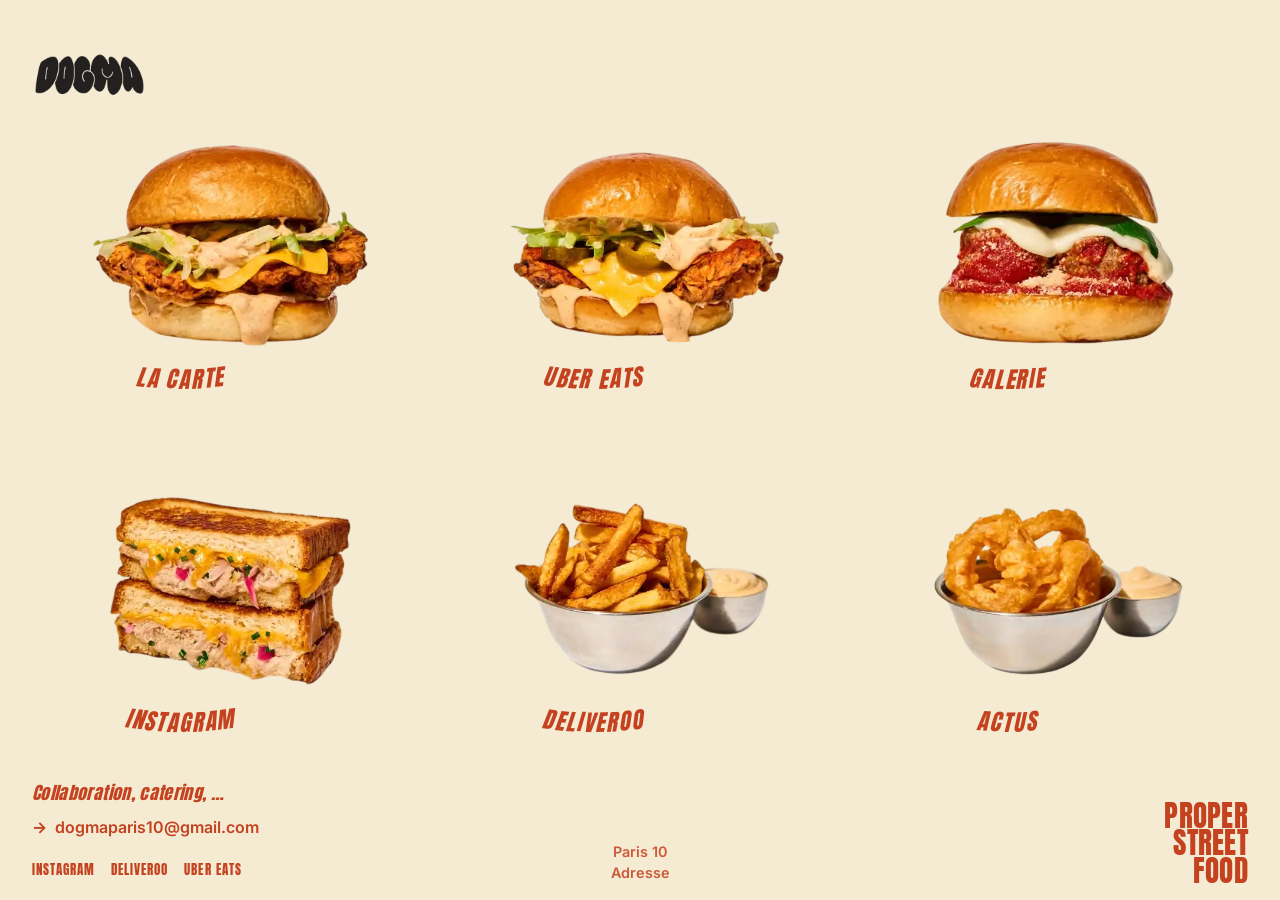
==== index.html @ 04445b04 "init : site Dogma — home 6 burgers + carte + galerie + talks + footer brand" ====
<!doctype html>
<html lang="fr">
<head>
  <meta charset="utf-8" />
  <meta name="viewport" content="width=device-width, initial-scale=1" />
  <title>DOGMA</title>
  <meta name="description" content="Dogma — burger shop. Paris 10." />

  <link rel="preconnect" href="https://fonts.googleapis.com">
  <link rel="preconnect" href="https://fonts.gstatic.com" crossorigin>
  <link href="https://fonts.googleapis.com/css2?family=Anton&family=Inter:wght@400;600;700&display=swap" rel="stylesheet">

  <link rel="stylesheet" href="style.css" />
</head>
<body class="page-home">

  <!-- Header : logo dans le flow normal (pas de position absolute) -->
  <header class="home-header">
    <a href="/" class="home-logo"><img src="assets/logo-dogma.png" alt="DOGMA" /></a>
  </header>

  <!-- HOME : 6 burgers = 6 boutons nav, avec texte courbé épousant la base du bun -->
  <main class="home-stage">
    <section class="burger-grid burger-grid--home">

      <div class="burger grow" style="--delay:0s">
        <a href="menu.html" aria-label="La Carte">
          <img src="assets/menu/CHICK_MAC.png" alt="" />
          <svg class="burger-curve" viewBox="0 0 320 60" aria-hidden="true">
            <defs><path id="curve-0" d="M 20 10 Q 160 58 300 10" fill="none" /></defs>
            <text><textPath href="#curve-0" startOffset="50%" text-anchor="middle">LA CARTE</textPath></text>
          </svg>
        </a>
      </div>

      <div class="burger grow" style="--delay:0.8s">
        <a href="https://www.ubereats.com/fr/store/dogma-poulet-frit-&-burgers/hNxqQMx5V-ivfFukdBY9_g" target="_blank" rel="noopener" aria-label="Uber Eats">
          <img src="assets/menu/HOT_MAC.png" alt="" />
          <svg class="burger-curve" viewBox="0 0 320 60" aria-hidden="true">
            <defs><path id="curve-1" d="M 20 10 Q 160 58 300 10" fill="none" /></defs>
            <text><textPath href="#curve-1" startOffset="50%" text-anchor="middle">UBER EATS</textPath></text>
          </svg>
        </a>
      </div>

      <div class="burger grow" style="--delay:1.6s">
        <a href="galerie.html" aria-label="Galerie">
          <img src="assets/menu/SOPRANO_MEATBALL_BURGER.png" alt="" />
          <svg class="burger-curve" viewBox="0 0 320 60" aria-hidden="true">
            <defs><path id="curve-2" d="M 20 10 Q 160 58 300 10" fill="none" /></defs>
            <text><textPath href="#curve-2" startOffset="50%" text-anchor="middle">GALERIE</textPath></text>
          </svg>
        </a>
      </div>

      <div class="burger grow" style="--delay:2.4s">
        <a href="https://instagram.com/dogma_paris" target="_blank" rel="noopener" aria-label="Instagram">
          <img src="assets/menu/TUNA_MELT.png" alt="" />
          <svg class="burger-curve" viewBox="0 0 320 60" aria-hidden="true">
            <defs><path id="curve-3" d="M 20 10 Q 160 58 300 10" fill="none" /></defs>
            <text><textPath href="#curve-3" startOffset="50%" text-anchor="middle">INSTAGRAM</textPath></text>
          </svg>
        </a>
      </div>

      <div class="burger grow" style="--delay:3.2s">
        <a href="https://deliveroo.fr/fr/menu/paris/10eme-gare-du-nord/dogma-paris" target="_blank" rel="noopener" aria-label="Deliveroo">
          <img src="assets/menu/FRITES_MAISON.png" alt="" />
          <svg class="burger-curve" viewBox="0 0 320 60" aria-hidden="true">
            <defs><path id="curve-4" d="M 20 10 Q 160 58 300 10" fill="none" /></defs>
            <text><textPath href="#curve-4" startOffset="50%" text-anchor="middle">DELIVEROO</textPath></text>
          </svg>
        </a>
      </div>

      <div class="burger grow" style="--delay:4s">
        <a href="talks.html" aria-label="Actus">
          <img src="assets/menu/ONION_RINGS.png" alt="" />
          <svg class="burger-curve" viewBox="0 0 320 60" aria-hidden="true">
            <defs><path id="curve-5" d="M 20 10 Q 160 58 300 10" fill="none" /></defs>
            <text><textPath href="#curve-5" startOffset="50%" text-anchor="middle">ACTUS</textPath></text>
          </svg>
        </a>
      </div>

    </section>
  </main>

  <!-- ============ FOOTER BANNER style Nouvelle Garde ============ -->
  <footer class="site-footer">
    <div class="site-footer-inner">

      <!-- Col 1 : contact général + socials -->
      <div class="site-footer-col">
        <p class="site-footer-tag">Collaboration, catering, …</p>
        <a href="mailto:dogmaparis10@gmail.com" class="site-footer-link site-footer-link--arrow">
          <span class="arrow">→</span> dogmaparis10@gmail.com
        </a>
        <div class="site-footer-socials">
          <a href="https://instagram.com/dogma_paris" target="_blank" rel="noopener">Instagram</a>
          <a href="https://deliveroo.fr/fr/menu/paris/10eme-gare-du-nord/dogma-paris" target="_blank" rel="noopener">Deliveroo</a>
          <a href="https://www.ubereats.com/fr/store/dogma-poulet-frit-&-burgers/hNxqQMx5V-ivfFukdBY9_g" target="_blank" rel="noopener">Uber&nbsp;Eats</a>
        </div>
      </div>

      <!-- Col 2 : lieu (logo retiré sur la home — déjà en haut-gauche) -->
      <div class="site-footer-col site-footer-col--center">
        <p class="site-footer-place">Paris 10<br/>Adresse</p>
      </div>

      <!-- Col 3 : contact presse -->
      <div class="site-footer-col site-footer-col--right">
        <p class="site-footer-motto">PROPER<br/>STREET<br/>FOOD</p>
      </div>

    </div>
  </footer>

</body>
</html>
---- style.css ----
/* ============================================================
   DOGMA — Stylesheet partagé (home + menu + galerie + presse + talks + commander)
   Inspiration : home Nouvelle Garde (lanouvellegarde.com)
   ============================================================ */

:root {
  --dogma-noir: #0F0F0F;
  --dogma-creme: #F5EAD2;
  --dogma-terracotta: #C4421F;        /* rouge brand, pour BRAND/HEADER/FOOTER */
  --dogma-terracotta-soft: #D67A5E;   /* version plus pastel — pour le menu (titres de section, prix, desc) */
  --dogma-terracotta-pale: #E5A68D;   /* encore plus doux — hovers, accents, borders */
  --dogma-orange: #FF9737;
  --dogma-rouge-ketchup: #C71F2C;
  --dogma-doré: #E8B847;

  --color-bg: var(--dogma-creme);
  --color-text: var(--dogma-noir);
  --color-primary: var(--dogma-terracotta);
  --color-menu: var(--dogma-terracotta-soft);   /* palette spécifique menu */

  --font-display: 'Anton', 'Impact', sans-serif;
  --font-body: 'Inter', system-ui, sans-serif;
  --font-mono: 'Space Mono', monospace;

  --container-max: 1440px;
  --gap-block: 24px;
}

/* Reset */
*, *::before, *::after { box-sizing: border-box; }
html, body { margin: 0; padding: 0; }
body {
  font-family: var(--font-body);
  background: var(--color-bg);
  color: var(--color-text);
  line-height: 1.5;
  -webkit-font-smoothing: antialiased;
}
img { max-width: 100%; display: block; }
a { color: inherit; text-decoration: none; }

/* ============ HEADERS ============ */
.sub-header {
  padding: 1.5rem 2rem;
  max-width: var(--container-max);
  margin: 0 auto;
  display: flex;
  align-items: center;
  gap: 1.5rem 2rem;
  justify-content: space-between;
  flex-wrap: wrap;   /* si pas assez de place, nav wrap en-dessous du logo */
}
.brand {
  display: inline-flex;
  align-items: center;
  flex-shrink: 0;  /* logo ne se comprime jamais */
}
.brand-logo {
  height: clamp(60px, 7vw, 96px);  /* agrandi : 60→96px */
  width: auto;
  object-fit: contain;
  display: block;
}
.sub-nav { flex-wrap: wrap; }  /* nav wrap si besoin au lieu de déborder */

/* Logo footer — version standard (sub-pages) */
.site-footer-brand-logo {
  height: clamp(64px, 7vw, 96px);
  width: auto;
  object-fit: contain;
  display: block;
}
/* Home : logo top retiré, donc logo footer en version BIG (prend le rôle visuel du brand) */
.page-home .site-footer-brand-logo {
  height: clamp(140px, 16vw, 220px);
}

.sub-nav {
  display: flex;
  flex-wrap: wrap;
  gap: 1.25rem;
  font-family: var(--font-display);
  font-size: 0.95rem;
  letter-spacing: 0.1em;
  text-transform: uppercase;
}
.sub-nav a {
  color: var(--color-text);
  opacity: 0.65;
  padding: 0.25rem 0;
  border-bottom: 1px solid transparent;
  transition: all 0.2s ease;
}
.sub-nav a:hover, .sub-nav a.active {
  color: var(--color-primary);
  opacity: 1;
  border-bottom-color: var(--color-primary);
}

/* ============ HOME : desktop = 100vh, mobile = scrollable naturel ============ */
.page-home {
  min-height: 100vh;
  display: flex;
  flex-direction: column;
  padding: 0;
}
.page-home .home-stage {
  flex: 1;
  display: flex;
  align-items: center;
  justify-content: center;
  padding: 0 2rem 2rem;
  min-height: 0;
}
.page-home .burger-grid--home .burger img { max-height: min(30vh, 260px); }

/* Desktop uniquement : on fixe 100vh pour que tout tienne dans le viewport */
@media (min-width: 1025px) and (min-height: 700px) {
  .page-home { height: 100vh; overflow: hidden; }
}

/* Header home — logo dans le flow, pas en absolute */
.home-header {
  flex-shrink: 0;
  padding: 1.25rem 2rem 0;
  display: flex;
  align-items: center;
}
.home-logo { display: inline-block; }
.home-logo img {
  height: clamp(80px, 9vw, 140px);
  width: auto;
  display: block;
}
@media (max-width: 640px) {
  .home-header { padding: 1rem 1rem 0; }
  .home-logo img { height: 64px; }
}

.home-stage {
  padding: 2rem;
  max-width: var(--container-max);
  margin: 0 auto;
  width: 100%;
}

.burger-grid--home {
  display: grid;
  grid-template-columns: repeat(3, 1fr);
  gap: 2rem 2.5rem;
  max-width: 1200px;
  width: 100%;
  margin: 0 auto;
  align-items: center;
}

/* Burger element (commun home + menu) */
.burger {
  position: relative;
  transform: translateY(0);
  animation: float 6s ease-in-out infinite;
  animation-delay: var(--delay, 0s);
  display: flex;
  flex-direction: column;
  align-items: center;
}
.burger > a,
.burger {
  /* le lien ou le div direct porte le contenu empilé */
}
.burger a {
  display: flex;
  flex-direction: column;
  align-items: center;
  gap: 0.25rem;
  width: 100%;
}
.burger img {
  width: 100%;
  height: auto;
  max-height: 260px;
  object-fit: contain;
}

@keyframes float {
  0%, 100% { transform: translateY(0); }
  50%      { transform: translateY(-20px); }
}

.grow a {
  display: block;
  transition: transform 0.25s ease-in-out;
}
.grow a:hover { transform: scale(1.06); }

/* Texte courbé sous chaque burger (SVG textPath) */
.burger-curve {
  width: 100%;
  max-width: 280px;
  height: auto;
  margin-top: -8px;
  pointer-events: none;
  overflow: visible;
}
.burger-curve text {
  font-family: var(--font-display);
  font-style: italic;
  font-size: 26px;
  fill: var(--color-primary);
  letter-spacing: 0.08em;
  text-transform: uppercase;
  transition: fill 0.2s ease;
}
.burger a:hover .burger-curve text,
.burger:hover .burger-curve text { fill: var(--dogma-rouge-ketchup); }

/* ============ SUB PAGES (menu / galerie / presse / talks / commander) ============ */
.sub-page {
  max-width: var(--container-max);
  margin: 0 auto;
  padding: 2rem 2rem 5rem;
}
.sub-page-title {
  font-family: var(--font-display);
  font-style: italic;
  font-size: clamp(3rem, 6vw, 5rem);
  color: var(--color-primary);
  letter-spacing: -0.01em;
  margin: 1rem 0 0.5rem;
}
.sub-page-intro {
  font-size: 1.1rem;
  max-width: 640px;
  opacity: 0.8;
  margin: 0 0 3rem;
}
.sub-page-footnote {
  margin: 3rem auto 0;
  font-size: 0.85rem;
  opacity: 0.5;
  text-align: center;
  font-style: italic;
}
.sub-page-footnote a { color: var(--color-primary); font-weight: 600; }

/* ============ MENU page (palette pastel : rouge plus doux) ============ */
.menu-section { margin-bottom: 4rem; }
.menu-section-title {
  font-family: var(--font-display);
  font-style: italic;
  font-size: clamp(2.5rem, 4.5vw, 3.5rem);
  color: var(--color-menu);
  margin: 0 0 2.5rem;
  letter-spacing: -0.01em;
}

/* Sur la page menu uniquement, le texte courbé des plats est en pastel */
.page-menu .burger-curve text { fill: var(--color-menu); }
.page-menu .burger a:hover .burger-curve text,
.page-menu .burger:hover .burger-curve text { fill: var(--color-primary); }

.burger-grid--menu {
  display: grid;
  grid-template-columns: repeat(3, 1fr);
  gap: 3rem 2.5rem;
  margin-bottom: 2rem;
}
.burger-grid--menu .burger {
  align-items: center;
  text-align: center;
}
.burger-grid--menu .burger img { max-height: 220px; }

.item-desc {
  font-size: 0.92rem;
  opacity: 0.75;
  line-height: 1.5;
  margin: 0.25rem 0 0.5rem;
  max-width: 280px;
  text-align: center;
}
.item-price {
  font-family: var(--font-mono);
  font-size: 1.05rem;
  font-weight: 700;
  color: var(--color-menu);
  margin: 0;
}

/* Items texte seul (OG, El Diablo, Menus, Tenders) */
.text-item-grid {
  display: grid;
  grid-template-columns: repeat(3, 1fr);
  gap: 1.5rem;
  margin-top: 1rem;
}
.text-item {
  padding: 1.5rem 1.5rem 1.25rem;
  background: rgba(15, 15, 15, 0.04);
  border-left: 4px solid var(--color-menu);
  border-radius: 8px;
}
.text-item-name {
  font-family: var(--font-display);
  font-size: 1.6rem;
  letter-spacing: 0.02em;
  margin: 0 0 0.5rem;
  color: var(--color-text);
}
.text-item-desc {
  font-size: 0.92rem;
  opacity: 0.75;
  margin: 0 0 0.75rem;
}

.drinks-list {
  display: grid;
  grid-template-columns: repeat(2, 1fr);
  gap: 0.5rem 2rem;
  max-width: 800px;
}
.drink {
  display: flex;
  justify-content: space-between;
  align-items: baseline;
  padding: 0.75rem 0;
  border-bottom: 1px dashed rgba(15, 15, 15, 0.2);
  font-size: 1rem;
}

/* ============ GALERIE page ============ */
.photo-grid {
  columns: 3 280px;
  column-gap: 1rem;
}
.photo-grid img {
  width: 100%;
  margin: 0 0 1rem;
  break-inside: avoid;
  border-radius: 4px;
  transition: transform 0.3s ease;
}
.photo-grid img:hover {
  transform: scale(1.02);
}

/* ============ PRESSE — cards horizontales (photo à gauche, nom média en grand) ============ */
.press-list {
  display: flex;
  flex-direction: column;
  gap: 1.5rem;
}

.press-card {
  display: grid;
  grid-template-columns: 260px 1fr;
  gap: 2rem;
  padding: 1.25rem;
  background: rgba(15, 15, 15, 0.03);
  border: 1px solid transparent;
  border-radius: 14px;
  transition: all 0.3s ease;
  align-items: stretch;
}
.press-card:hover {
  background: rgba(196, 66, 31, 0.06);
  border-color: var(--dogma-terracotta-pale);
  transform: translateY(-2px);
  box-shadow: 0 6px 20px -10px rgba(196, 66, 31, 0.25);
}

.press-card-img {
  width: 100%;
  height: 180px;
  overflow: hidden;
  border-radius: 8px;
  background: var(--dogma-creme);
}
.press-card-img img {
  width: 100%;
  height: 100%;
  object-fit: cover;
  transition: transform 0.4s ease;
}
.press-card:hover .press-card-img img { transform: scale(1.06); }

.press-card-body {
  display: flex;
  flex-direction: column;
  justify-content: center;
  padding: 0.5rem 0;
}
.press-card-source {
  display: block;
  font-family: var(--font-display);
  font-style: italic;
  font-size: clamp(1.8rem, 3.5vw, 2.8rem);
  line-height: 1;
  color: var(--color-primary);
  letter-spacing: 0.02em;
  margin-bottom: 0.5rem;
}
.press-card-title {
  font-family: var(--font-body);
  font-weight: 700;
  font-size: 1.1rem;
  color: var(--color-text);
  margin: 0 0 0.5rem;
  line-height: 1.25;
  opacity: 0.9;
}
.press-card-excerpt {
  font-size: 0.92rem;
  line-height: 1.5;
  opacity: 0.7;
  margin: 0 0 0.75rem;
  max-width: 680px;
}
.press-card-arrow {
  display: inline-block;
  font-family: var(--font-display);
  font-size: 0.8rem;
  letter-spacing: 0.12em;
  text-transform: uppercase;
  color: var(--color-primary);
  transition: transform 0.2s ease;
}
.press-card:hover .press-card-arrow { transform: translateX(4px); }

@media (max-width: 700px) {
  .press-card {
    grid-template-columns: 1fr;
    gap: 1rem;
  }
  .press-card-img { height: 200px; }
}

/* ============ RÉSERVATION ============ */
.resa-form {
  max-width: 680px;
  margin: 0 auto;
  padding: 2.25rem 2rem;
  background: rgba(15, 15, 15, 0.03);
  border-radius: 16px;
  display: flex;
  flex-direction: column;
  gap: 1.25rem;
}
.resa-row {
  display: grid;
  grid-template-columns: repeat(auto-fit, minmax(160px, 1fr));
  gap: 1rem;
}
.resa-field { display: flex; flex-direction: column; gap: 0.35rem; }
.resa-field--full { width: 100%; }
.resa-label {
  font-family: var(--font-display);
  font-size: 0.78rem;
  letter-spacing: 0.12em;
  text-transform: uppercase;
  color: var(--color-primary);
}
.resa-field input,
.resa-field select,
.resa-field textarea {
  font-family: var(--font-body);
  font-size: 1rem;
  padding: 0.75rem 0.9rem;
  background: var(--color-bg);
  border: 1px solid rgba(15, 15, 15, 0.15);
  border-radius: 8px;
  color: var(--color-text);
  transition: border-color 0.15s, box-shadow 0.15s;
}
.resa-field input:focus,
.resa-field select:focus,
.resa-field textarea:focus {
  outline: none;
  border-color: var(--color-primary);
  box-shadow: 0 0 0 3px rgba(196, 66, 31, 0.15);
}
.resa-field textarea { resize: vertical; min-height: 80px; }

.resa-consent {
  display: flex;
  align-items: flex-start;
  gap: 0.6rem;
  font-size: 0.88rem;
  line-height: 1.45;
  opacity: 0.85;
  margin-top: 0.25rem;
}
.resa-consent input { accent-color: var(--color-primary); margin-top: 0.2rem; }

.resa-submit {
  align-self: flex-start;
  padding: 0.9rem 2rem;
  background: var(--color-primary);
  color: var(--dogma-creme);
  border: none;
  border-radius: 10px;
  font-family: var(--font-display);
  font-size: 1.1rem;
  letter-spacing: 0.08em;
  text-transform: uppercase;
  cursor: pointer;
  transition: all 0.2s ease;
  display: inline-flex;
  align-items: center;
  gap: 0.5rem;
}
.resa-submit .arrow { transition: transform 0.2s ease; font-weight: 700; }
.resa-submit:hover { background: var(--dogma-rouge-ketchup); }
.resa-submit:hover .arrow { transform: translateX(4px); }

.resa-note {
  font-size: 0.82rem;
  opacity: 0.65;
  margin: 0;
  line-height: 1.5;
}
.resa-note a { color: var(--color-primary); font-weight: 600; }

/* Titre de section sur la page Actus (Presse / Lectures) */
.talks-section-title {
  font-family: var(--font-display);
  font-style: italic;
  font-size: clamp(2rem, 4vw, 2.75rem);
  color: var(--color-primary);
  margin: 1rem 0 1.5rem;
  letter-spacing: -0.01em;
}

/* ============ TALKS page — articles GEO ============ */
.talks-articles {
  display: flex;
  flex-direction: column;
  gap: 3.5rem;
  max-width: 780px;
  margin: 0 auto;
}
.talk {
  background: rgba(15, 15, 15, 0.03);
  border-radius: 14px;
  padding: 2.5rem 2.25rem;
  border-left: 4px solid var(--color-primary);
}
.talk-header { margin-bottom: 1.75rem; }
.talk-kicker {
  display: inline-block;
  font-family: var(--font-display);
  font-size: 0.78rem;
  letter-spacing: 0.14em;
  text-transform: uppercase;
  color: var(--color-primary);
  margin-bottom: 0.75rem;
}
.talk-title {
  font-family: var(--font-display);
  font-style: italic;
  font-size: clamp(1.8rem, 3vw, 2.4rem);
  line-height: 1.1;
  color: var(--color-text);
  margin: 0 0 0.75rem;
  letter-spacing: -0.005em;
}
.talk-lead {
  font-size: 1.05rem;
  line-height: 1.55;
  color: var(--color-text);
  opacity: 0.85;
  margin: 0;
}
.talk-body h3 {
  font-family: var(--font-display);
  font-style: italic;
  font-size: 1.4rem;
  color: var(--color-menu);
  margin: 1.75rem 0 0.5rem;
  letter-spacing: 0.01em;
}
.talk-body p, .talk-body li {
  font-size: 0.98rem;
  line-height: 1.65;
  color: var(--color-text);
  opacity: 0.88;
}
.talk-body ul, .talk-body ol { padding-left: 1.25rem; margin: 0.5rem 0 1rem; }
.talk-body li { margin-bottom: 0.4rem; }
.talk-body strong { color: var(--color-primary); }
.talk-body a {
  color: var(--color-primary);
  font-weight: 600;
  border-bottom: 1px solid transparent;
  transition: border-color 0.15s;
}
.talk-body a:hover { border-bottom-color: var(--color-primary); }
.talk-body blockquote {
  border-left: 3px solid var(--color-menu);
  padding: 0.5rem 0 0.5rem 1.25rem;
  margin: 1rem 0;
  font-style: italic;
  color: var(--color-text);
  opacity: 0.9;
}
.talk-cite {
  margin-top: 1.5rem !important;
  font-size: 0.85rem !important;
  opacity: 0.65 !important;
  font-style: italic;
}

/* ============ COMMANDER page ============ */
.order-options {
  display: grid;
  grid-template-columns: repeat(3, 1fr);
  gap: 1.5rem;
}
.order-card {
  display: flex;
  flex-direction: column;
  align-items: center;
  justify-content: center;
  padding: 3rem 1.5rem;
  background: var(--color-primary);
  color: var(--dogma-creme);
  border-radius: 12px;
  transition: all 0.25s ease;
  text-align: center;
  min-height: 200px;
}
.order-card:hover {
  background: var(--dogma-rouge-ketchup);
  transform: translateY(-3px);
}
.order-platform {
  font-family: var(--font-display);
  font-size: 2.2rem;
  letter-spacing: 0.02em;
  margin-bottom: 1rem;
}
.order-cta {
  font-family: var(--font-display);
  font-size: 1.1rem;
  letter-spacing: 0.08em;
  text-transform: uppercase;
  margin-bottom: 0.5rem;
}
.order-note {
  font-size: 0.85rem;
  opacity: 0.85;
}

/* ============ FOOTER BANNER ============ */
.site-footer {
  background: var(--color-bg);
  padding: 3rem 2rem;
  margin-top: 3rem;
}
/* Home : footer compact pour que tout tienne dans 100vh */
.page-home .site-footer {
  padding: 1rem 2rem;
  margin-top: 0;
  flex-shrink: 0;
}
.page-home .site-footer-inner { gap: 2rem; }
.page-home .site-footer-tag { font-size: 1.1rem; margin: 0; }
.page-home .site-footer-socials { margin-top: 0.5rem; font-size: 0.8rem; }
.page-home .site-footer-place { font-size: 0.9rem; }
.site-footer-inner {
  max-width: var(--container-max);
  margin: 0 auto;
  display: grid;
  grid-template-columns: 1fr 1fr 1fr;
  gap: 3rem;
  align-items: end;  /* tous les cols bottom-alignés → Uber Eats / Gare du Nord / mail presse sur la même ligne Y */
}
.site-footer-col { display: flex; flex-direction: column; gap: 0.5rem; }
.site-footer-col--center { align-items: center; text-align: center; }
.site-footer-col--right { align-items: flex-end; text-align: right; }

.site-footer-tag {
  font-family: var(--font-display);
  font-style: italic;
  font-size: 1.4rem;
  letter-spacing: 0.02em;
  margin: 0 0 0.25rem;
  color: var(--color-primary);
}
.site-footer-link {
  font-size: 1rem;
  font-weight: 600;
  color: var(--color-primary);
  border-bottom: 1px solid transparent;
  transition: border-color 0.2s;
}
.site-footer-link:hover { border-bottom-color: var(--color-primary); }

.site-footer-link--arrow .arrow {
  display: inline-block;
  margin-right: 0.25rem;
  transition: transform 0.2s ease;
  font-weight: 700;
}
.site-footer-link--arrow:hover .arrow { transform: translateX(4px); }

.site-footer-socials {
  display: flex; flex-wrap: wrap; gap: 1rem; margin-top: 1rem;
  font-family: var(--font-display);
  font-size: 0.9rem;
  letter-spacing: 0.08em;
  text-transform: uppercase;
}
.site-footer-socials a {
  color: var(--color-primary);
  padding: 0.25rem 0;
  border-bottom: 1px solid transparent;
  transition: border-color 0.2s;
}
.site-footer-socials a:hover { border-bottom-color: var(--color-primary); }

.site-footer-brand {
  font-family: var(--font-display);
  font-style: italic;
  font-size: clamp(2.5rem, 5vw, 4rem);
  letter-spacing: 0.02em;
  line-height: 1;
  color: var(--color-primary);
}
.site-footer-place {
  font-size: 0.95rem;
  margin: 0;  /* supprimé margin-top pour rapprocher du logo */
  font-weight: 600;
  color: var(--color-primary);
  opacity: 0.85;
}
/* Col center : gap réduit logo ↔ Paris 10 (logo descend vers Paris 10, Paris 10 reste en bas) */
.site-footer-col--center { gap: 0.25rem; }

/* Col droite : motto brand (remplace le mail presse) */
.site-footer-motto {
  font-family: var(--font-display);
  font-size: 2.2rem;
  line-height: 0.95;
  letter-spacing: 0.01em;
  margin: 0;
  color: var(--dogma-terracotta, var(--color-accent));
  text-transform: uppercase;
}
.page-home .site-footer-motto { font-size: 1.8rem; }

/* ============ Responsive ============ */

/* Tablet (≤1024px) */
@media (max-width: 1024px) {
  .burger-grid--home { grid-template-columns: repeat(2, 1fr); gap: 1.5rem; }
  .burger-grid--menu { grid-template-columns: repeat(2, 1fr); }
  .text-item-grid { grid-template-columns: repeat(2, 1fr); }
  .press-list { grid-template-columns: 1fr; }
  .order-options { grid-template-columns: 1fr; }
  .sub-nav { gap: 0.75rem; font-size: 0.85rem; }
}

/* Mobile (≤767px — breakpoint NG) */
@media (max-width: 767px) {
  /* Headers en column (logo au-dessus, nav en dessous) */
  .sub-header {
    flex-direction: column;
    align-items: flex-start;
    gap: 1rem;
    padding: 1rem;
  }
  .sub-nav {
    gap: 0.6rem 0.9rem;
    font-size: 0.8rem;
    justify-content: flex-start;
    width: 100%;
  }
  .brand-logo { height: 56px; }

  /* Home — layout scrollable, logo raisonnable, burgers 2 cols */
  .page-home { height: auto; min-height: 0; overflow: visible; }
  .page-home .home-stage { padding: 0 1rem 2rem; }
  .home-header { padding: 1rem 1rem 0.5rem; }
  .home-logo img { height: 64px; }

  .burger-grid--home {
    grid-template-columns: repeat(2, 1fr);
    gap: 2rem 1rem;
    max-width: 100%;
  }
  .page-home .burger-grid--home .burger img { max-height: 180px; }
  .burger-curve { max-width: 200px; }
  .burger-curve text { font-size: 22px; }

  /* Menu page — 1 col sur vrai mobile */
  .burger-grid--menu { grid-template-columns: 1fr; gap: 2rem; }
  .text-item-grid { grid-template-columns: 1fr; }
  .drinks-list { grid-template-columns: 1fr; }

  /* Galerie 1 col */
  .photo-grid { columns: 1; }

  /* Titres plus compacts */
  .sub-page-title { font-size: clamp(2.2rem, 8vw, 3rem); }
  .menu-section-title { font-size: clamp(1.8rem, 6vw, 2.5rem); }

  /* Footer stack 1 col centrée */
  .site-footer { padding: 2rem 1rem; }
  .site-footer-inner {
    grid-template-columns: 1fr;
    gap: 1.75rem;
    text-align: center;
    align-items: center;
  }
  .site-footer-col, .site-footer-col--right, .site-footer-col--center {
    align-items: center;
    text-align: center;
  }
  .site-footer-socials { justify-content: center; }
  .site-footer-brand-logo { height: 80px !important; }
  .page-home .site-footer { padding: 1.5rem 1rem; }
}

/* Très petits écrans (≤380px, vieil iPhone SE) */
@media (max-width: 380px) {
  .burger-grid--home { grid-template-columns: 1fr; max-width: 280px; margin: 0 auto; }
  .home-logo img { height: 56px; }
}

@media (prefers-reduced-motion: reduce) {
  .burger { animation: none; }
  .grow a, .press-item, .order-card, .photo-grid img { transition: none; }
}
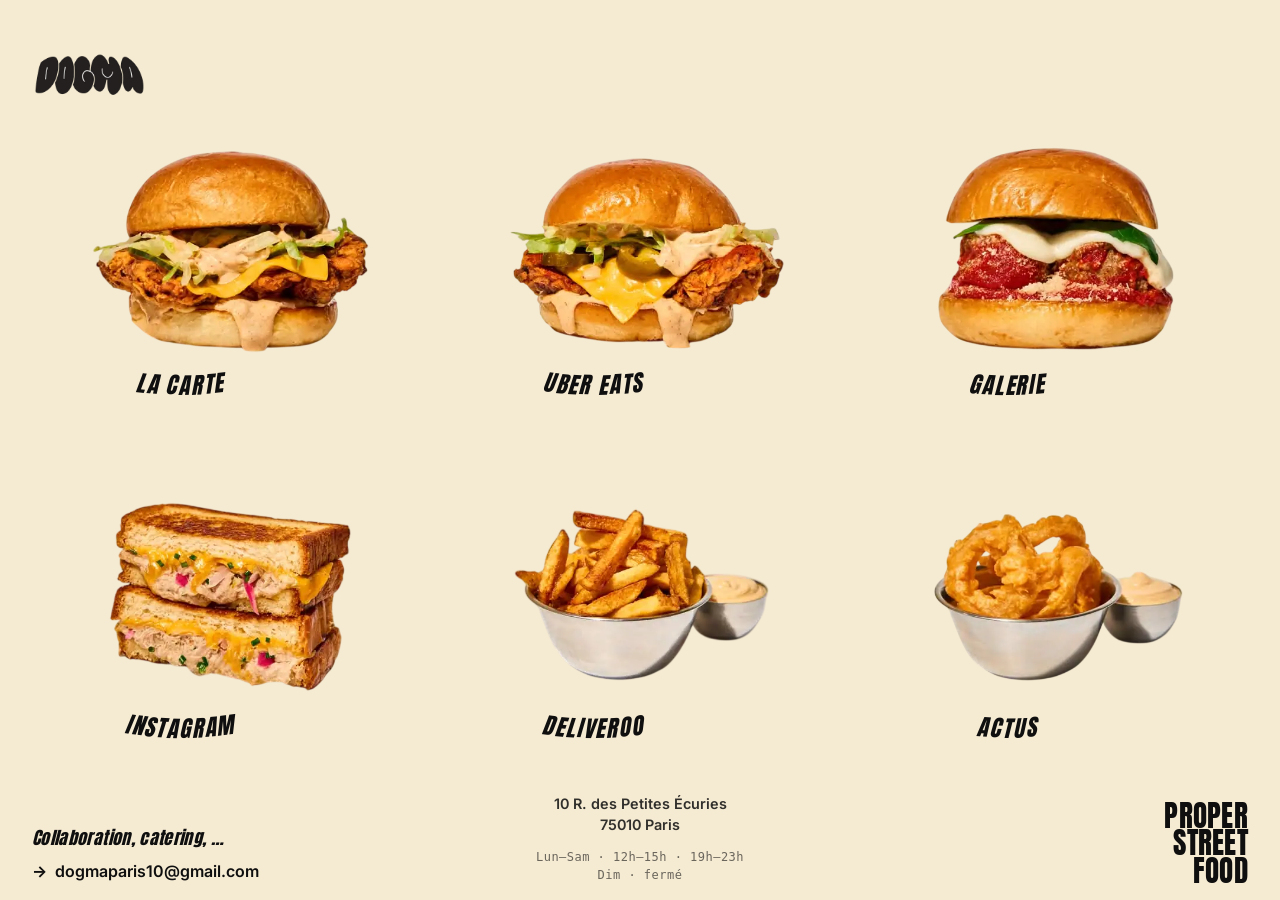
==== commit a67170f9: "brand: switch rouge → noir partout + footer (adresse réelle + horaires, dégage socials)" ====
--- a/index.html
+++ b/index.html
@@ -96,16 +96,18 @@
         <a href="mailto:dogmaparis10@gmail.com" class="site-footer-link site-footer-link--arrow">
           <span class="arrow">→</span> dogmaparis10@gmail.com
         </a>
-        <div class="site-footer-socials">
-          <a href="https://instagram.com/dogma_paris" target="_blank" rel="noopener">Instagram</a>
-          <a href="https://deliveroo.fr/fr/menu/paris/10eme-gare-du-nord/dogma-paris" target="_blank" rel="noopener">Deliveroo</a>
-          <a href="https://www.ubereats.com/fr/store/dogma-poulet-frit-&-burgers/hNxqQMx5V-ivfFukdBY9_g" target="_blank" rel="noopener">Uber&nbsp;Eats</a>
-        </div>
       </div>
 
       <!-- Col 2 : lieu (logo retiré sur la home — déjà en haut-gauche) -->
       <div class="site-footer-col site-footer-col--center">
-        <p class="site-footer-place">Paris 10<br/>Adresse</p>
+        <p class="site-footer-place">
+          10 R. des Petites Écuries<br/>
+          75010 Paris
+        </p>
+        <p class="site-footer-hours">
+          Lun–Sam · 12h–15h · 19h–23h<br/>
+          Dim · fermé
+        </p>
       </div>
 
       <!-- Col 3 : contact presse -->
--- a/style.css
+++ b/style.css
@@ -15,8 +15,8 @@
 
   --color-bg: var(--dogma-creme);
   --color-text: var(--dogma-noir);
-  --color-primary: var(--dogma-terracotta);
-  --color-menu: var(--dogma-terracotta-soft);   /* palette spécifique menu */
+  --color-primary: var(--dogma-noir);          /* brand color = noir (swap depuis terracotta 2026-04-23) */
+  --color-menu: var(--dogma-noir);             /* idem menu */
 
   --font-display: 'Anton', 'Impact', sans-serif;
   --font-body: 'Inter', system-ui, sans-serif;
@@ -212,7 +212,7 @@
   transition: fill 0.2s ease;
 }
 .burger a:hover .burger-curve text,
-.burger:hover .burger-curve text { fill: var(--dogma-rouge-ketchup); }
+.burger:hover .burger-curve text { fill: var(--color-primary); }
 
 /* ============ SUB PAGES (menu / galerie / presse / talks / commander) ============ */
 .sub-page {
@@ -249,7 +249,7 @@
   font-family: var(--font-display);
   font-style: italic;
   font-size: clamp(2.5rem, 4.5vw, 3.5rem);
-  color: var(--color-menu);
+  color: var(--color-primary);
   margin: 0 0 2.5rem;
   letter-spacing: -0.01em;
 }
@@ -283,7 +283,7 @@
   font-family: var(--font-mono);
   font-size: 1.05rem;
   font-weight: 700;
-  color: var(--color-menu);
+  color: var(--color-primary);
   margin: 0;
 }
 
@@ -510,7 +510,7 @@
   gap: 0.5rem;
 }
 .resa-submit .arrow { transition: transform 0.2s ease; font-weight: 700; }
-.resa-submit:hover { background: var(--dogma-rouge-ketchup); }
+.resa-submit:hover { background: var(--color-primary); }
 .resa-submit:hover .arrow { transform: translateX(4px); }
 
 .resa-note {
@@ -575,7 +575,7 @@
   font-family: var(--font-display);
   font-style: italic;
   font-size: 1.4rem;
-  color: var(--color-menu);
+  color: var(--color-primary);
   margin: 1.75rem 0 0.5rem;
   letter-spacing: 0.01em;
 }
@@ -630,7 +630,7 @@
   min-height: 200px;
 }
 .order-card:hover {
-  background: var(--dogma-rouge-ketchup);
+  background: var(--color-primary);
   transform: translateY(-3px);
 }
 .order-platform {
@@ -734,6 +734,15 @@
   color: var(--color-primary);
   opacity: 0.85;
 }
+.site-footer-hours {
+  font-family: var(--font-mono);
+  font-size: 0.75rem;
+  letter-spacing: 0.04em;
+  margin: 0.5rem 0 0;
+  color: var(--color-primary);
+  opacity: 0.6;
+  line-height: 1.5;
+}
 /* Col center : gap réduit logo ↔ Paris 10 (logo descend vers Paris 10, Paris 10 reste en bas) */
 .site-footer-col--center { gap: 0.25rem; }
 
@@ -744,7 +753,7 @@
   line-height: 0.95;
   letter-spacing: 0.01em;
   margin: 0;
-  color: var(--dogma-terracotta, var(--color-accent));
+  color: var(--color-primary);
   text-transform: uppercase;
 }
 .page-home .site-footer-motto { font-size: 1.8rem; }
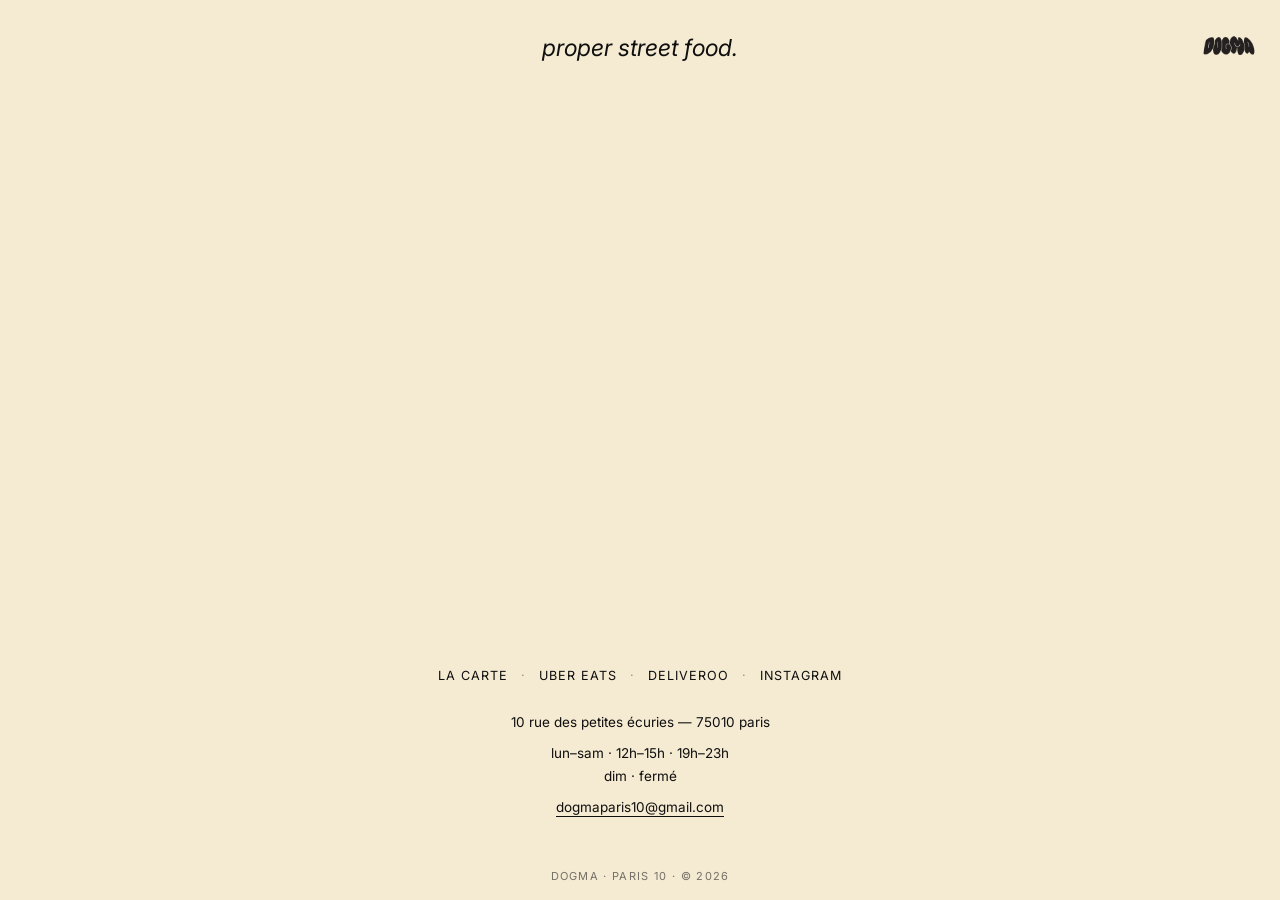
==== commit a11c2d6a: "v2: minimal redesign - slideshow home + BW menu burgers" ====
--- a/index.html
+++ b/index.html
@@ -3,119 +3,71 @@
 <head>
   <meta charset="utf-8" />
   <meta name="viewport" content="width=device-width, initial-scale=1" />
-  <title>DOGMA</title>
-  <meta name="description" content="Dogma — burger shop. Paris 10." />
+  <title>Dogma — Burger shop, Paris 10</title>
+  <meta name="description" content="Dogma · burger shop · 10 rue des petites écuries · paris 10" />
 
+  <!-- Google Fonts : Anton italic + Inter -->
   <link rel="preconnect" href="https://fonts.googleapis.com">
   <link rel="preconnect" href="https://fonts.gstatic.com" crossorigin>
-  <link href="https://fonts.googleapis.com/css2?family=Anton&family=Inter:wght@400;600;700&display=swap" rel="stylesheet">
+  <link href="https://fonts.googleapis.com/css2?family=Anton&family=Inter:wght@400;500;600&display=swap" rel="stylesheet">
 
   <link rel="stylesheet" href="style.css" />
 </head>
-<body class="page-home">
+<body>
 
-  <!-- Header : logo dans le flow normal (pas de position absolute) -->
-  <header class="home-header">
-    <a href="/" class="home-logo"><img src="assets/logo-dogma.png" alt="DOGMA" /></a>
-  </header>
+  <!-- Logo en petit, ancré en haut à droite -->
+  <a class="logo-mark" href="/" aria-label="Dogma">
+    <img src="assets/logo-dogma.png" alt="DOGMA" />
+  </a>
 
-  <!-- HOME : 6 burgers = 6 boutons nav, avec texte courbé épousant la base du bun -->
-  <main class="home-stage">
-    <section class="burger-grid burger-grid--home">
+  <main class="wrap">
 
-      <div class="burger grow" style="--delay:0s">
-        <a href="menu.html" aria-label="La Carte">
-          <img src="assets/menu/CHICK_MAC.png" alt="" />
-          <svg class="burger-curve" viewBox="0 0 320 60" aria-hidden="true">
-            <defs><path id="curve-0" d="M 20 10 Q 160 58 300 10" fill="none" /></defs>
-            <text><textPath href="#curve-0" startOffset="50%" text-anchor="middle">LA CARTE</textPath></text>
-          </svg>
+    <!-- H1 caché pour SEO/accessibilité -->
+    <h1 class="visually-hidden">DOGMA</h1>
+
+    <!-- Tagline courte, italique — au-dessus de la photo -->
+    <p class="tagline">proper street food.</p>
+
+    <!-- Hero : slideshow de 5 photos en fondu, CSS only -->
+    <div class="hero hero--slideshow">
+      <img src="assets/photos/hero-papier.jpg" alt="DOGMA — papier d'emballage logoté" />
+      <img src="assets/photos/cuisine.jpg" alt="" />
+      <img src="assets/photos/buns.jpg" alt="" />
+      <img src="assets/photos/frites-ketchup.jpg" alt="" />
+      <img src="assets/photos/atmosphere.jpg" alt="" />
+    </div>
+
+    <!-- Nav inline style Swan Room -->
+    <nav class="inline">
+      <a href="menu.html">la carte</a>
+      <span class="sep">·</span>
+      <a href="https://www.ubereats.com/fr/store/dogma-poulet-frit-&-burgers/hNxqQMx5V-ivfFukdBY9_g" target="_blank" rel="noopener">uber eats</a>
+      <span class="sep">·</span>
+      <a href="https://deliveroo.fr/fr/menu/paris/10eme-gare-du-nord/dogma-paris" target="_blank" rel="noopener">deliveroo</a>
+      <span class="sep">·</span>
+      <a href="https://instagram.com/dogma_paris" target="_blank" rel="noopener">instagram</a>
+    </nav>
+
+    <!-- Bloc info : adresse · horaires · email -->
+    <section class="info">
+      <p class="address">
+        <a href="https://maps.google.com/?q=10+Rue+des+Petites+Écuries+75010+Paris" target="_blank" rel="noopener">
+          10 rue des petites écuries — 75010 paris
         </a>
-      </div>
+      </p>
+      <p class="hours">
+        lun–sam · 12h–15h · 19h–23h<br/>
+        dim · fermé
+      </p>
+      <p class="email">
+        <a href="mailto:dogmaparis10@gmail.com">dogmaparis10@gmail.com</a>
+      </p>
+    </section>
 
-      <div class="burger grow" style="--delay:0.8s">
-        <a href="https://www.ubereats.com/fr/store/dogma-poulet-frit-&-burgers/hNxqQMx5V-ivfFukdBY9_g" target="_blank" rel="noopener" aria-label="Uber Eats">
-          <img src="assets/menu/HOT_MAC.png" alt="" />
-          <svg class="burger-curve" viewBox="0 0 320 60" aria-hidden="true">
-            <defs><path id="curve-1" d="M 20 10 Q 160 58 300 10" fill="none" /></defs>
-            <text><textPath href="#curve-1" startOffset="50%" text-anchor="middle">UBER EATS</textPath></text>
-          </svg>
-        </a>
-      </div>
-
-      <div class="burger grow" style="--delay:1.6s">
-        <a href="galerie.html" aria-label="Galerie">
-          <img src="assets/menu/SOPRANO_MEATBALL_BURGER.png" alt="" />
-          <svg class="burger-curve" viewBox="0 0 320 60" aria-hidden="true">
-            <defs><path id="curve-2" d="M 20 10 Q 160 58 300 10" fill="none" /></defs>
-            <text><textPath href="#curve-2" startOffset="50%" text-anchor="middle">GALERIE</textPath></text>
-          </svg>
-        </a>
-      </div>
-
-      <div class="burger grow" style="--delay:2.4s">
-        <a href="https://instagram.com/dogma_paris" target="_blank" rel="noopener" aria-label="Instagram">
-          <img src="assets/menu/TUNA_MELT.png" alt="" />
-          <svg class="burger-curve" viewBox="0 0 320 60" aria-hidden="true">
-            <defs><path id="curve-3" d="M 20 10 Q 160 58 300 10" fill="none" /></defs>
-            <text><textPath href="#curve-3" startOffset="50%" text-anchor="middle">INSTAGRAM</textPath></text>
-          </svg>
-        </a>
-      </div>
-
-      <div class="burger grow" style="--delay:3.2s">
-        <a href="https://deliveroo.fr/fr/menu/paris/10eme-gare-du-nord/dogma-paris" target="_blank" rel="noopener" aria-label="Deliveroo">
-          <img src="assets/menu/FRITES_MAISON.png" alt="" />
-          <svg class="burger-curve" viewBox="0 0 320 60" aria-hidden="true">
-            <defs><path id="curve-4" d="M 20 10 Q 160 58 300 10" fill="none" /></defs>
-            <text><textPath href="#curve-4" startOffset="50%" text-anchor="middle">DELIVEROO</textPath></text>
-          </svg>
-        </a>
-      </div>
-
-      <div class="burger grow" style="--delay:4s">
-        <a href="talks.html" aria-label="Actus">
-          <img src="assets/menu/ONION_RINGS.png" alt="" />
-          <svg class="burger-curve" viewBox="0 0 320 60" aria-hidden="true">
-            <defs><path id="curve-5" d="M 20 10 Q 160 58 300 10" fill="none" /></defs>
-            <text><textPath href="#curve-5" startOffset="50%" text-anchor="middle">ACTUS</textPath></text>
-          </svg>
-        </a>
-      </div>
-
-    </section>
   </main>
 
-  <!-- ============ FOOTER BANNER style Nouvelle Garde ============ -->
-  <footer class="site-footer">
-    <div class="site-footer-inner">
-
-      <!-- Col 1 : contact général + socials -->
-      <div class="site-footer-col">
-        <p class="site-footer-tag">Collaboration, catering, …</p>
-        <a href="mailto:dogmaparis10@gmail.com" class="site-footer-link site-footer-link--arrow">
-          <span class="arrow">→</span> dogmaparis10@gmail.com
-        </a>
-      </div>
-
-      <!-- Col 2 : lieu (logo retiré sur la home — déjà en haut-gauche) -->
-      <div class="site-footer-col site-footer-col--center">
-        <p class="site-footer-place">
-          10 R. des Petites Écuries<br/>
-          75010 Paris
-        </p>
-        <p class="site-footer-hours">
-          Lun–Sam · 12h–15h · 19h–23h<br/>
-          Dim · fermé
-        </p>
-      </div>
-
-      <!-- Col 3 : contact presse -->
-      <div class="site-footer-col site-footer-col--right">
-        <p class="site-footer-motto">PROPER<br/>STREET<br/>FOOD</p>
-      </div>
-
-    </div>
+  <footer>
+    dogma · paris 10 · © 2026
   </footer>
 
 </body>
--- a/style.css
+++ b/style.css
@@ -1,843 +1,323 @@
-/* ============================================================
-   DOGMA — Stylesheet partagé (home + menu + galerie + presse + talks + commander)
-   Inspiration : home Nouvelle Garde (lanouvellegarde.com)
-   ============================================================ */
+/* =========================================================
+   DOGMA — SITE V2
+   Direction : minimaliste, calque inspi (Swan Room / Win Son / S&P)
+   Palette charte : noir #0F0F0F · crème #F5EAD2 · terracotta #C4421F (accent)
+   Typo : Anton italic (display) + Inter (body)
+   ========================================================= */
 
 :root {
-  --dogma-noir: #0F0F0F;
-  --dogma-creme: #F5EAD2;
-  --dogma-terracotta: #C4421F;        /* rouge brand, pour BRAND/HEADER/FOOTER */
-  --dogma-terracotta-soft: #D67A5E;   /* version plus pastel — pour le menu (titres de section, prix, desc) */
-  --dogma-terracotta-pale: #E5A68D;   /* encore plus doux — hovers, accents, borders */
-  --dogma-orange: #FF9737;
-  --dogma-rouge-ketchup: #C71F2C;
-  --dogma-doré: #E8B847;
-
-  --color-bg: var(--dogma-creme);
-  --color-text: var(--dogma-noir);
-  --color-primary: var(--dogma-noir);          /* brand color = noir (swap depuis terracotta 2026-04-23) */
-  --color-menu: var(--dogma-noir);             /* idem menu */
-
-  --font-display: 'Anton', 'Impact', sans-serif;
-  --font-body: 'Inter', system-ui, sans-serif;
-  --font-mono: 'Space Mono', monospace;
-
-  --container-max: 1440px;
-  --gap-block: 24px;
-}
-
-/* Reset */
-*, *::before, *::after { box-sizing: border-box; }
-html, body { margin: 0; padding: 0; }
+  --noir: #0F0F0F;
+  --creme: #F5EAD2;
+  --terracotta: #C4421F;
+
+  --container: 720px;
+  --gutter: 24px;
+}
+
+* { box-sizing: border-box; margin: 0; padding: 0; }
+html, body { height: 100%; }
+
 body {
-  font-family: var(--font-body);
-  background: var(--color-bg);
-  color: var(--color-text);
+  background: var(--creme);
+  color: var(--noir);
+  font-family: 'Inter', system-ui, sans-serif;
+  font-size: 16px;
   line-height: 1.5;
+  text-rendering: optimizeLegibility;
   -webkit-font-smoothing: antialiased;
-}
-img { max-width: 100%; display: block; }
-a { color: inherit; text-decoration: none; }
-
-/* ============ HEADERS ============ */
-.sub-header {
-  padding: 1.5rem 2rem;
-  max-width: var(--container-max);
-  margin: 0 auto;
-  display: flex;
-  align-items: center;
-  gap: 1.5rem 2rem;
-  justify-content: space-between;
-  flex-wrap: wrap;   /* si pas assez de place, nav wrap en-dessous du logo */
-}
-.brand {
-  display: inline-flex;
-  align-items: center;
-  flex-shrink: 0;  /* logo ne se comprime jamais */
-}
-.brand-logo {
-  height: clamp(60px, 7vw, 96px);  /* agrandi : 60→96px */
-  width: auto;
-  object-fit: contain;
-  display: block;
-}
-.sub-nav { flex-wrap: wrap; }  /* nav wrap si besoin au lieu de déborder */
-
-/* Logo footer — version standard (sub-pages) */
-.site-footer-brand-logo {
-  height: clamp(64px, 7vw, 96px);
-  width: auto;
-  object-fit: contain;
-  display: block;
-}
-/* Home : logo top retiré, donc logo footer en version BIG (prend le rôle visuel du brand) */
-.page-home .site-footer-brand-logo {
-  height: clamp(140px, 16vw, 220px);
-}
-
-.sub-nav {
-  display: flex;
-  flex-wrap: wrap;
-  gap: 1.25rem;
-  font-family: var(--font-display);
-  font-size: 0.95rem;
-  letter-spacing: 0.1em;
-  text-transform: uppercase;
-}
-.sub-nav a {
-  color: var(--color-text);
-  opacity: 0.65;
-  padding: 0.25rem 0;
-  border-bottom: 1px solid transparent;
-  transition: all 0.2s ease;
-}
-.sub-nav a:hover, .sub-nav a.active {
-  color: var(--color-primary);
-  opacity: 1;
-  border-bottom-color: var(--color-primary);
-}
-
-/* ============ HOME : desktop = 100vh, mobile = scrollable naturel ============ */
-.page-home {
+
+  /* HOME : tout tient dans le viewport, sans scroll */
   min-height: 100vh;
   display: flex;
   flex-direction: column;
-  padding: 0;
-}
-.page-home .home-stage {
+}
+
+a {
+  color: inherit;
+  text-decoration: none;
+  transition: color .25s ease;
+}
+a:hover { color: var(--terracotta); }
+
+img { display: block; max-width: 100%; height: auto; }
+
+/* ---------- Layout home (no-scroll) ---------- */
+.wrap {
   flex: 1;
-  display: flex;
-  align-items: center;
-  justify-content: center;
-  padding: 0 2rem 2rem;
-  min-height: 0;
-}
-.page-home .burger-grid--home .burger img { max-height: min(30vh, 260px); }
-
-/* Desktop uniquement : on fixe 100vh pour que tout tienne dans le viewport */
-@media (min-width: 1025px) and (min-height: 700px) {
-  .page-home { height: 100vh; overflow: hidden; }
-}
-
-/* Header home — logo dans le flow, pas en absolute */
-.home-header {
-  flex-shrink: 0;
-  padding: 1.25rem 2rem 0;
-  display: flex;
-  align-items: center;
-}
-.home-logo { display: inline-block; }
-.home-logo img {
-  height: clamp(80px, 9vw, 140px);
-  width: auto;
-  display: block;
-}
-@media (max-width: 640px) {
-  .home-header { padding: 1rem 1rem 0; }
-  .home-logo img { height: 64px; }
-}
-
-.home-stage {
-  padding: 2rem;
-  max-width: var(--container-max);
+  width: 100%;
+  max-width: var(--container);
   margin: 0 auto;
-  width: 100%;
-}
-
-.burger-grid--home {
-  display: grid;
-  grid-template-columns: repeat(3, 1fr);
-  gap: 2rem 2.5rem;
-  max-width: 1200px;
-  width: 100%;
-  margin: 0 auto;
-  align-items: center;
-}
-
-/* Burger element (commun home + menu) */
-.burger {
-  position: relative;
-  transform: translateY(0);
-  animation: float 6s ease-in-out infinite;
-  animation-delay: var(--delay, 0s);
-  display: flex;
-  flex-direction: column;
-  align-items: center;
-}
-.burger > a,
-.burger {
-  /* le lien ou le div direct porte le contenu empilé */
-}
-.burger a {
-  display: flex;
-  flex-direction: column;
-  align-items: center;
-  gap: 0.25rem;
-  width: 100%;
-}
-.burger img {
-  width: 100%;
-  height: auto;
-  max-height: 260px;
-  object-fit: contain;
-}
-
-@keyframes float {
-  0%, 100% { transform: translateY(0); }
-  50%      { transform: translateY(-20px); }
-}
-
-.grow a {
-  display: block;
-  transition: transform 0.25s ease-in-out;
-}
-.grow a:hover { transform: scale(1.06); }
-
-/* Texte courbé sous chaque burger (SVG textPath) */
-.burger-curve {
-  width: 100%;
-  max-width: 280px;
-  height: auto;
-  margin-top: -8px;
-  pointer-events: none;
-  overflow: visible;
-}
-.burger-curve text {
-  font-family: var(--font-display);
-  font-style: italic;
-  font-size: 26px;
-  fill: var(--color-primary);
-  letter-spacing: 0.08em;
-  text-transform: uppercase;
-  transition: fill 0.2s ease;
-}
-.burger a:hover .burger-curve text,
-.burger:hover .burger-curve text { fill: var(--color-primary); }
-
-/* ============ SUB PAGES (menu / galerie / presse / talks / commander) ============ */
-.sub-page {
-  max-width: var(--container-max);
-  margin: 0 auto;
-  padding: 2rem 2rem 5rem;
-}
-.sub-page-title {
-  font-family: var(--font-display);
-  font-style: italic;
-  font-size: clamp(3rem, 6vw, 5rem);
-  color: var(--color-primary);
-  letter-spacing: -0.01em;
-  margin: 1rem 0 0.5rem;
-}
-.sub-page-intro {
-  font-size: 1.1rem;
-  max-width: 640px;
-  opacity: 0.8;
-  margin: 0 0 3rem;
-}
-.sub-page-footnote {
-  margin: 3rem auto 0;
-  font-size: 0.85rem;
-  opacity: 0.5;
-  text-align: center;
-  font-style: italic;
-}
-.sub-page-footnote a { color: var(--color-primary); font-weight: 600; }
-
-/* ============ MENU page (palette pastel : rouge plus doux) ============ */
-.menu-section { margin-bottom: 4rem; }
-.menu-section-title {
-  font-family: var(--font-display);
-  font-style: italic;
-  font-size: clamp(2.5rem, 4.5vw, 3.5rem);
-  color: var(--color-primary);
-  margin: 0 0 2.5rem;
-  letter-spacing: -0.01em;
-}
-
-/* Sur la page menu uniquement, le texte courbé des plats est en pastel */
-.page-menu .burger-curve text { fill: var(--color-menu); }
-.page-menu .burger a:hover .burger-curve text,
-.page-menu .burger:hover .burger-curve text { fill: var(--color-primary); }
-
-.burger-grid--menu {
-  display: grid;
-  grid-template-columns: repeat(3, 1fr);
-  gap: 3rem 2.5rem;
-  margin-bottom: 2rem;
-}
-.burger-grid--menu .burger {
-  align-items: center;
-  text-align: center;
-}
-.burger-grid--menu .burger img { max-height: 220px; }
-
-.item-desc {
-  font-size: 0.92rem;
-  opacity: 0.75;
-  line-height: 1.5;
-  margin: 0.25rem 0 0.5rem;
-  max-width: 280px;
-  text-align: center;
-}
-.item-price {
-  font-family: var(--font-mono);
-  font-size: 1.05rem;
-  font-weight: 700;
-  color: var(--color-primary);
-  margin: 0;
-}
-
-/* Items texte seul (OG, El Diablo, Menus, Tenders) */
-.text-item-grid {
-  display: grid;
-  grid-template-columns: repeat(3, 1fr);
-  gap: 1.5rem;
-  margin-top: 1rem;
-}
-.text-item {
-  padding: 1.5rem 1.5rem 1.25rem;
-  background: rgba(15, 15, 15, 0.04);
-  border-left: 4px solid var(--color-menu);
-  border-radius: 8px;
-}
-.text-item-name {
-  font-family: var(--font-display);
-  font-size: 1.6rem;
-  letter-spacing: 0.02em;
-  margin: 0 0 0.5rem;
-  color: var(--color-text);
-}
-.text-item-desc {
-  font-size: 0.92rem;
-  opacity: 0.75;
-  margin: 0 0 0.75rem;
-}
-
-.drinks-list {
-  display: grid;
-  grid-template-columns: repeat(2, 1fr);
-  gap: 0.5rem 2rem;
-  max-width: 800px;
-}
-.drink {
-  display: flex;
-  justify-content: space-between;
-  align-items: baseline;
-  padding: 0.75rem 0;
-  border-bottom: 1px dashed rgba(15, 15, 15, 0.2);
-  font-size: 1rem;
-}
-
-/* ============ GALERIE page ============ */
-.photo-grid {
-  columns: 3 280px;
-  column-gap: 1rem;
-}
-.photo-grid img {
-  width: 100%;
-  margin: 0 0 1rem;
-  break-inside: avoid;
-  border-radius: 4px;
-  transition: transform 0.3s ease;
-}
-.photo-grid img:hover {
-  transform: scale(1.02);
-}
-
-/* ============ PRESSE — cards horizontales (photo à gauche, nom média en grand) ============ */
-.press-list {
-  display: flex;
-  flex-direction: column;
-  gap: 1.5rem;
-}
-
-.press-card {
-  display: grid;
-  grid-template-columns: 260px 1fr;
-  gap: 2rem;
-  padding: 1.25rem;
-  background: rgba(15, 15, 15, 0.03);
-  border: 1px solid transparent;
-  border-radius: 14px;
-  transition: all 0.3s ease;
-  align-items: stretch;
-}
-.press-card:hover {
-  background: rgba(196, 66, 31, 0.06);
-  border-color: var(--dogma-terracotta-pale);
-  transform: translateY(-2px);
-  box-shadow: 0 6px 20px -10px rgba(196, 66, 31, 0.25);
-}
-
-.press-card-img {
-  width: 100%;
-  height: 180px;
-  overflow: hidden;
-  border-radius: 8px;
-  background: var(--dogma-creme);
-}
-.press-card-img img {
-  width: 100%;
-  height: 100%;
-  object-fit: cover;
-  transition: transform 0.4s ease;
-}
-.press-card:hover .press-card-img img { transform: scale(1.06); }
-
-.press-card-body {
-  display: flex;
-  flex-direction: column;
-  justify-content: center;
-  padding: 0.5rem 0;
-}
-.press-card-source {
-  display: block;
-  font-family: var(--font-display);
-  font-style: italic;
-  font-size: clamp(1.8rem, 3.5vw, 2.8rem);
-  line-height: 1;
-  color: var(--color-primary);
-  letter-spacing: 0.02em;
-  margin-bottom: 0.5rem;
-}
-.press-card-title {
-  font-family: var(--font-body);
-  font-weight: 700;
-  font-size: 1.1rem;
-  color: var(--color-text);
-  margin: 0 0 0.5rem;
-  line-height: 1.25;
-  opacity: 0.9;
-}
-.press-card-excerpt {
-  font-size: 0.92rem;
-  line-height: 1.5;
-  opacity: 0.7;
-  margin: 0 0 0.75rem;
-  max-width: 680px;
-}
-.press-card-arrow {
-  display: inline-block;
-  font-family: var(--font-display);
-  font-size: 0.8rem;
-  letter-spacing: 0.12em;
-  text-transform: uppercase;
-  color: var(--color-primary);
-  transition: transform 0.2s ease;
-}
-.press-card:hover .press-card-arrow { transform: translateX(4px); }
-
-@media (max-width: 700px) {
-  .press-card {
-    grid-template-columns: 1fr;
-    gap: 1rem;
-  }
-  .press-card-img { height: 200px; }
-}
-
-/* ============ RÉSERVATION ============ */
-.resa-form {
-  max-width: 680px;
-  margin: 0 auto;
-  padding: 2.25rem 2rem;
-  background: rgba(15, 15, 15, 0.03);
-  border-radius: 16px;
-  display: flex;
-  flex-direction: column;
-  gap: 1.25rem;
-}
-.resa-row {
-  display: grid;
-  grid-template-columns: repeat(auto-fit, minmax(160px, 1fr));
-  gap: 1rem;
-}
-.resa-field { display: flex; flex-direction: column; gap: 0.35rem; }
-.resa-field--full { width: 100%; }
-.resa-label {
-  font-family: var(--font-display);
-  font-size: 0.78rem;
-  letter-spacing: 0.12em;
-  text-transform: uppercase;
-  color: var(--color-primary);
-}
-.resa-field input,
-.resa-field select,
-.resa-field textarea {
-  font-family: var(--font-body);
-  font-size: 1rem;
-  padding: 0.75rem 0.9rem;
-  background: var(--color-bg);
-  border: 1px solid rgba(15, 15, 15, 0.15);
-  border-radius: 8px;
-  color: var(--color-text);
-  transition: border-color 0.15s, box-shadow 0.15s;
-}
-.resa-field input:focus,
-.resa-field select:focus,
-.resa-field textarea:focus {
-  outline: none;
-  border-color: var(--color-primary);
-  box-shadow: 0 0 0 3px rgba(196, 66, 31, 0.15);
-}
-.resa-field textarea { resize: vertical; min-height: 80px; }
-
-.resa-consent {
-  display: flex;
-  align-items: flex-start;
-  gap: 0.6rem;
-  font-size: 0.88rem;
-  line-height: 1.45;
-  opacity: 0.85;
-  margin-top: 0.25rem;
-}
-.resa-consent input { accent-color: var(--color-primary); margin-top: 0.2rem; }
-
-.resa-submit {
-  align-self: flex-start;
-  padding: 0.9rem 2rem;
-  background: var(--color-primary);
-  color: var(--dogma-creme);
-  border: none;
-  border-radius: 10px;
-  font-family: var(--font-display);
-  font-size: 1.1rem;
-  letter-spacing: 0.08em;
-  text-transform: uppercase;
-  cursor: pointer;
-  transition: all 0.2s ease;
-  display: inline-flex;
-  align-items: center;
-  gap: 0.5rem;
-}
-.resa-submit .arrow { transition: transform 0.2s ease; font-weight: 700; }
-.resa-submit:hover { background: var(--color-primary); }
-.resa-submit:hover .arrow { transform: translateX(4px); }
-
-.resa-note {
-  font-size: 0.82rem;
-  opacity: 0.65;
-  margin: 0;
-  line-height: 1.5;
-}
-.resa-note a { color: var(--color-primary); font-weight: 600; }
-
-/* Titre de section sur la page Actus (Presse / Lectures) */
-.talks-section-title {
-  font-family: var(--font-display);
-  font-style: italic;
-  font-size: clamp(2rem, 4vw, 2.75rem);
-  color: var(--color-primary);
-  margin: 1rem 0 1.5rem;
-  letter-spacing: -0.01em;
-}
-
-/* ============ TALKS page — articles GEO ============ */
-.talks-articles {
-  display: flex;
-  flex-direction: column;
-  gap: 3.5rem;
-  max-width: 780px;
-  margin: 0 auto;
-}
-.talk {
-  background: rgba(15, 15, 15, 0.03);
-  border-radius: 14px;
-  padding: 2.5rem 2.25rem;
-  border-left: 4px solid var(--color-primary);
-}
-.talk-header { margin-bottom: 1.75rem; }
-.talk-kicker {
-  display: inline-block;
-  font-family: var(--font-display);
-  font-size: 0.78rem;
-  letter-spacing: 0.14em;
-  text-transform: uppercase;
-  color: var(--color-primary);
-  margin-bottom: 0.75rem;
-}
-.talk-title {
-  font-family: var(--font-display);
-  font-style: italic;
-  font-size: clamp(1.8rem, 3vw, 2.4rem);
-  line-height: 1.1;
-  color: var(--color-text);
-  margin: 0 0 0.75rem;
-  letter-spacing: -0.005em;
-}
-.talk-lead {
-  font-size: 1.05rem;
-  line-height: 1.55;
-  color: var(--color-text);
-  opacity: 0.85;
-  margin: 0;
-}
-.talk-body h3 {
-  font-family: var(--font-display);
-  font-style: italic;
-  font-size: 1.4rem;
-  color: var(--color-primary);
-  margin: 1.75rem 0 0.5rem;
-  letter-spacing: 0.01em;
-}
-.talk-body p, .talk-body li {
-  font-size: 0.98rem;
-  line-height: 1.65;
-  color: var(--color-text);
-  opacity: 0.88;
-}
-.talk-body ul, .talk-body ol { padding-left: 1.25rem; margin: 0.5rem 0 1rem; }
-.talk-body li { margin-bottom: 0.4rem; }
-.talk-body strong { color: var(--color-primary); }
-.talk-body a {
-  color: var(--color-primary);
-  font-weight: 600;
-  border-bottom: 1px solid transparent;
-  transition: border-color 0.15s;
-}
-.talk-body a:hover { border-bottom-color: var(--color-primary); }
-.talk-body blockquote {
-  border-left: 3px solid var(--color-menu);
-  padding: 0.5rem 0 0.5rem 1.25rem;
-  margin: 1rem 0;
-  font-style: italic;
-  color: var(--color-text);
-  opacity: 0.9;
-}
-.talk-cite {
-  margin-top: 1.5rem !important;
-  font-size: 0.85rem !important;
-  opacity: 0.65 !important;
-  font-style: italic;
-}
-
-/* ============ COMMANDER page ============ */
-.order-options {
-  display: grid;
-  grid-template-columns: repeat(3, 1fr);
-  gap: 1.5rem;
-}
-.order-card {
+  padding: clamp(16px, 3vh, 32px) var(--gutter);
+  text-align: center;
+
   display: flex;
   flex-direction: column;
   align-items: center;
   justify-content: center;
-  padding: 3rem 1.5rem;
-  background: var(--color-primary);
-  color: var(--dogma-creme);
-  border-radius: 12px;
-  transition: all 0.25s ease;
-  text-align: center;
-  min-height: 200px;
-}
-.order-card:hover {
-  background: var(--color-primary);
-  transform: translateY(-3px);
-}
-.order-platform {
-  font-family: var(--font-display);
-  font-size: 2.2rem;
+  gap: clamp(12px, 2.2vh, 24px);
+}
+
+/* H1 visuellement caché mais lisible par les lecteurs d'écran */
+.visually-hidden {
+  position: absolute;
+  width: 1px;
+  height: 1px;
+  padding: 0;
+  margin: -1px;
+  overflow: hidden;
+  clip: rect(0,0,0,0);
+  white-space: nowrap;
+  border: 0;
+}
+
+/* ---------- Logo top-right (petit) ---------- */
+.logo-mark {
+  position: fixed;
+  top: 20px;
+  right: 24px;
+  z-index: 10;
+  display: block;
+  line-height: 0;
+}
+.logo-mark img {
+  height: clamp(40px, 6vh, 56px);
+  width: auto;
+}
+.logo-mark:hover img { opacity: 0.8; transition: opacity .25s ease; }
+@media (max-width: 480px) {
+  .logo-mark { top: 14px; right: 14px; }
+  .logo-mark img { height: 38px; }
+}
+
+/* ---------- Hero photo / Slideshow ---------- */
+.hero {
+  width: 100%;
+  display: flex;
+  justify-content: center;
+}
+
+/* Mode 1 image (fallback) */
+.hero > img:only-child {
+  width: auto;
+  max-width: min(770px, 95vw);
+  max-height: clamp(336px, 60vh, 552px);
+  object-fit: cover;
+  border-radius: 4px;
+}
+
+/* Mode slideshow — 5 photos en fondu enchaîné, full CSS */
+.hero--slideshow {
+  position: relative;
+  width: min(440px, 88vw);
+  aspect-ratio: 3 / 4;          /* portrait modéré pour matcher les photos verticales */
+  max-height: 62vh;
+  border-radius: 4px;
+  overflow: hidden;
+}
+.hero--slideshow img {
+  position: absolute;
+  inset: 0;
+  width: 100%;
+  height: 100%;
+  object-fit: cover;
+  opacity: 0;
+  animation: slideshow 30s infinite;
+}
+/* 5 photos × 6s chacune = 30s loop. Crossfade ~0.8s. */
+.hero--slideshow img:nth-child(1) { animation-delay:  0s; }
+.hero--slideshow img:nth-child(2) { animation-delay:  6s; }
+.hero--slideshow img:nth-child(3) { animation-delay: 12s; }
+.hero--slideshow img:nth-child(4) { animation-delay: 18s; }
+.hero--slideshow img:nth-child(5) { animation-delay: 24s; }
+
+@keyframes slideshow {
+  0%   { opacity: 0; }
+  3%   { opacity: 1; }   /* fade in (0.9s) */
+  20%  { opacity: 1; }   /* visible */
+  23%  { opacity: 0; }   /* fade out (0.9s) */
+  100% { opacity: 0; }
+}
+
+/* Respect des préférences accessibility : pas de slideshow auto */
+@media (prefers-reduced-motion: reduce) {
+  .hero--slideshow img { animation: none; opacity: 0; }
+  .hero--slideshow img:nth-child(1) { opacity: 1; }
+}
+
+/* ---------- Tagline ---------- */
+.tagline {
+  font-family: 'Inter', sans-serif;
+  font-style: italic;
+  font-size: clamp(20px, 2.6vh, 26px);
+  line-height: 1.3;
+  max-width: 520px;
+  margin: 0;
+}
+
+/* ---------- Nav inline (style Swan Room) ---------- */
+nav.inline {
+  font-size: clamp(12px, 1.4vh, 14px);
+  letter-spacing: 0.08em;
+  text-transform: uppercase;
+  margin: 0;
+  line-height: 1.8;
+}
+nav.inline a { display: inline-block; padding: 4px 6px; }
+nav.inline .sep {
+  display: inline-block;
+  margin: 0 2px;
+  opacity: 0.4;
+}
+
+/* ---------- Bloc info ---------- */
+.info {
+  margin: 0;
+  font-size: clamp(13px, 1.5vh, 15px);
+  line-height: 1.7;
+  text-transform: lowercase;
+}
+.info .address { font-size: inherit; margin-bottom: 8px; }
+.info .address a:hover { text-decoration: underline; }
+.info .hours { margin-bottom: 8px; }
+.info .email a {
+  border-bottom: 1px solid var(--noir);
+  padding-bottom: 1px;
+}
+.info .email a:hover { border-bottom-color: var(--terracotta); }
+
+/* ---------- Footer ---------- */
+footer {
+  text-align: center;
+  padding: 16px 24px;
+  font-size: 11px;
+  letter-spacing: 0.12em;
+  text-transform: uppercase;
+  opacity: 0.55;
+  flex-shrink: 0;
+}
+
+/* Mobile : ajustements pour très petits viewports */
+@media (max-height: 640px) {
+  .hero > img:only-child { max-height: 46vh; }
+  .hero--slideshow { max-height: 46vh; width: min(340px, 80vw); }
+}
+
+/* =========================================================
+   PAGE MENU — burgers flottants en N&B
+   ========================================================= */
+
+.menu-header {
+  text-align: center;
+  padding: 40px var(--gutter) 24px;
+}
+.menu-header .back {
+  display: inline-block;
+  font-size: 13px;
+  letter-spacing: 0.1em;
+  text-transform: uppercase;
+  margin-bottom: 24px;
+}
+.menu-title {
+  font-family: 'Anton', sans-serif;
+  font-style: italic;
+  font-size: clamp(48px, 9vw, 96px);
+  line-height: 1;
+  margin-bottom: 12px;
+}
+.menu-subtitle {
+  font-size: 14px;
+  letter-spacing: 0.1em;
+  text-transform: uppercase;
+  opacity: 0.6;
+  margin-bottom: 48px;
+}
+
+/* Grille de produits */
+.menu-grid {
+  max-width: 1100px;
+  margin: 0 auto;
+  padding: 0 var(--gutter) 64px;
+  display: grid;
+  grid-template-columns: 1fr;
+  gap: 56px 32px;
+}
+@media (min-width: 640px) {
+  .menu-grid { grid-template-columns: 1fr 1fr; gap: 72px 48px; }
+}
+@media (min-width: 960px) {
+  .menu-grid { grid-template-columns: repeat(3, 1fr); gap: 88px 56px; }
+}
+
+.product {
+  text-align: center;
+}
+
+/* Burger PNG en grayscale + animation float */
+.product .burger {
+  width: 100%;
+  max-width: 260px;
+  margin: 0 auto 16px;
+  filter: grayscale(100%) contrast(1.05);
+  animation: float 6s ease-in-out infinite;
+  transition: filter .35s ease, transform .35s ease;
+}
+.product:nth-child(2n) .burger { animation-duration: 7.5s; animation-delay: -2s; }
+.product:nth-child(3n) .burger { animation-duration: 5.5s; animation-delay: -1s; }
+.product:hover .burger {
+  filter: grayscale(0%);            /* couleur au survol — le détail qui réveille */
+  transform: scale(1.02);
+}
+
+@keyframes float {
+  0%, 100% { transform: translateY(0); }
+  50%      { transform: translateY(-10px); }
+}
+.product:hover .burger {
+  /* override avec scale en hover */
+  animation-play-state: paused;
+}
+
+.product .name {
+  font-family: 'Anton', sans-serif;
+  font-style: italic;
+  font-size: 22px;
   letter-spacing: 0.02em;
-  margin-bottom: 1rem;
-}
-.order-cta {
-  font-family: var(--font-display);
-  font-size: 1.1rem;
-  letter-spacing: 0.08em;
-  text-transform: uppercase;
-  margin-bottom: 0.5rem;
-}
-.order-note {
-  font-size: 0.85rem;
-  opacity: 0.85;
-}
-
-/* ============ FOOTER BANNER ============ */
-.site-footer {
-  background: var(--color-bg);
-  padding: 3rem 2rem;
-  margin-top: 3rem;
-}
-/* Home : footer compact pour que tout tienne dans 100vh */
-.page-home .site-footer {
-  padding: 1rem 2rem;
-  margin-top: 0;
-  flex-shrink: 0;
-}
-.page-home .site-footer-inner { gap: 2rem; }
-.page-home .site-footer-tag { font-size: 1.1rem; margin: 0; }
-.page-home .site-footer-socials { margin-top: 0.5rem; font-size: 0.8rem; }
-.page-home .site-footer-place { font-size: 0.9rem; }
-.site-footer-inner {
-  max-width: var(--container-max);
-  margin: 0 auto;
-  display: grid;
-  grid-template-columns: 1fr 1fr 1fr;
-  gap: 3rem;
-  align-items: end;  /* tous les cols bottom-alignés → Uber Eats / Gare du Nord / mail presse sur la même ligne Y */
-}
-.site-footer-col { display: flex; flex-direction: column; gap: 0.5rem; }
-.site-footer-col--center { align-items: center; text-align: center; }
-.site-footer-col--right { align-items: flex-end; text-align: right; }
-
-.site-footer-tag {
-  font-family: var(--font-display);
-  font-style: italic;
-  font-size: 1.4rem;
+  line-height: 1.1;
+  margin-bottom: 6px;
+  text-transform: uppercase;
+}
+.product .desc {
+  font-size: 13px;
+  line-height: 1.5;
+  opacity: 0.7;
+  max-width: 240px;
+  margin: 0 auto 8px;
+}
+.product .price {
+  font-size: 14px;
+  font-weight: 600;
   letter-spacing: 0.02em;
-  margin: 0 0 0.25rem;
-  color: var(--color-primary);
-}
-.site-footer-link {
-  font-size: 1rem;
-  font-weight: 600;
-  color: var(--color-primary);
-  border-bottom: 1px solid transparent;
-  transition: border-color 0.2s;
-}
-.site-footer-link:hover { border-bottom-color: var(--color-primary); }
-
-.site-footer-link--arrow .arrow {
+}
+
+/* Sticky CTA delivery en bas de la page menu */
+.menu-cta {
+  position: sticky;
+  bottom: 0;
+  background: var(--creme);
+  border-top: 1px solid rgba(15,15,15,0.1);
+  padding: 16px 24px;
+  text-align: center;
+  font-size: 13px;
+  letter-spacing: 0.1em;
+  text-transform: uppercase;
+}
+.menu-cta a {
   display: inline-block;
-  margin-right: 0.25rem;
-  transition: transform 0.2s ease;
-  font-weight: 700;
-}
-.site-footer-link--arrow:hover .arrow { transform: translateX(4px); }
-
-.site-footer-socials {
-  display: flex; flex-wrap: wrap; gap: 1rem; margin-top: 1rem;
-  font-family: var(--font-display);
-  font-size: 0.9rem;
-  letter-spacing: 0.08em;
-  text-transform: uppercase;
-}
-.site-footer-socials a {
-  color: var(--color-primary);
-  padding: 0.25rem 0;
-  border-bottom: 1px solid transparent;
-  transition: border-color 0.2s;
-}
-.site-footer-socials a:hover { border-bottom-color: var(--color-primary); }
-
-.site-footer-brand {
-  font-family: var(--font-display);
-  font-style: italic;
-  font-size: clamp(2.5rem, 5vw, 4rem);
-  letter-spacing: 0.02em;
-  line-height: 1;
-  color: var(--color-primary);
-}
-.site-footer-place {
-  font-size: 0.95rem;
-  margin: 0;  /* supprimé margin-top pour rapprocher du logo */
-  font-weight: 600;
-  color: var(--color-primary);
-  opacity: 0.85;
-}
-.site-footer-hours {
-  font-family: var(--font-mono);
-  font-size: 0.75rem;
-  letter-spacing: 0.04em;
-  margin: 0.5rem 0 0;
-  color: var(--color-primary);
-  opacity: 0.6;
-  line-height: 1.5;
-}
-/* Col center : gap réduit logo ↔ Paris 10 (logo descend vers Paris 10, Paris 10 reste en bas) */
-.site-footer-col--center { gap: 0.25rem; }
-
-/* Col droite : motto brand (remplace le mail presse) */
-.site-footer-motto {
-  font-family: var(--font-display);
-  font-size: 2.2rem;
-  line-height: 0.95;
-  letter-spacing: 0.01em;
-  margin: 0;
-  color: var(--color-primary);
-  text-transform: uppercase;
-}
-.page-home .site-footer-motto { font-size: 1.8rem; }
-
-/* ============ Responsive ============ */
-
-/* Tablet (≤1024px) */
-@media (max-width: 1024px) {
-  .burger-grid--home { grid-template-columns: repeat(2, 1fr); gap: 1.5rem; }
-  .burger-grid--menu { grid-template-columns: repeat(2, 1fr); }
-  .text-item-grid { grid-template-columns: repeat(2, 1fr); }
-  .press-list { grid-template-columns: 1fr; }
-  .order-options { grid-template-columns: 1fr; }
-  .sub-nav { gap: 0.75rem; font-size: 0.85rem; }
-}
-
-/* Mobile (≤767px — breakpoint NG) */
-@media (max-width: 767px) {
-  /* Headers en column (logo au-dessus, nav en dessous) */
-  .sub-header {
-    flex-direction: column;
-    align-items: flex-start;
-    gap: 1rem;
-    padding: 1rem;
-  }
-  .sub-nav {
-    gap: 0.6rem 0.9rem;
-    font-size: 0.8rem;
-    justify-content: flex-start;
-    width: 100%;
-  }
-  .brand-logo { height: 56px; }
-
-  /* Home — layout scrollable, logo raisonnable, burgers 2 cols */
-  .page-home { height: auto; min-height: 0; overflow: visible; }
-  .page-home .home-stage { padding: 0 1rem 2rem; }
-  .home-header { padding: 1rem 1rem 0.5rem; }
-  .home-logo img { height: 64px; }
-
-  .burger-grid--home {
-    grid-template-columns: repeat(2, 1fr);
-    gap: 2rem 1rem;
-    max-width: 100%;
-  }
-  .page-home .burger-grid--home .burger img { max-height: 180px; }
-  .burger-curve { max-width: 200px; }
-  .burger-curve text { font-size: 22px; }
-
-  /* Menu page — 1 col sur vrai mobile */
-  .burger-grid--menu { grid-template-columns: 1fr; gap: 2rem; }
-  .text-item-grid { grid-template-columns: 1fr; }
-  .drinks-list { grid-template-columns: 1fr; }
-
-  /* Galerie 1 col */
-  .photo-grid { columns: 1; }
-
-  /* Titres plus compacts */
-  .sub-page-title { font-size: clamp(2.2rem, 8vw, 3rem); }
-  .menu-section-title { font-size: clamp(1.8rem, 6vw, 2.5rem); }
-
-  /* Footer stack 1 col centrée */
-  .site-footer { padding: 2rem 1rem; }
-  .site-footer-inner {
-    grid-template-columns: 1fr;
-    gap: 1.75rem;
-    text-align: center;
-    align-items: center;
-  }
-  .site-footer-col, .site-footer-col--right, .site-footer-col--center {
-    align-items: center;
-    text-align: center;
-  }
-  .site-footer-socials { justify-content: center; }
-  .site-footer-brand-logo { height: 80px !important; }
-  .page-home .site-footer { padding: 1.5rem 1rem; }
-}
-
-/* Très petits écrans (≤380px, vieil iPhone SE) */
-@media (max-width: 380px) {
-  .burger-grid--home { grid-template-columns: 1fr; max-width: 280px; margin: 0 auto; }
-  .home-logo img { height: 56px; }
-}
-
+  padding: 6px 12px;
+}
+.menu-cta .sep { opacity: 0.3; margin: 0 8px; }
+
+/* Réduit l'animation pour les utilisateurs qui le demandent */
 @media (prefers-reduced-motion: reduce) {
-  .burger { animation: none; }
-  .grow a, .press-item, .order-card, .photo-grid img { transition: none; }
-}
+  .product .burger { animation: none; }
+}
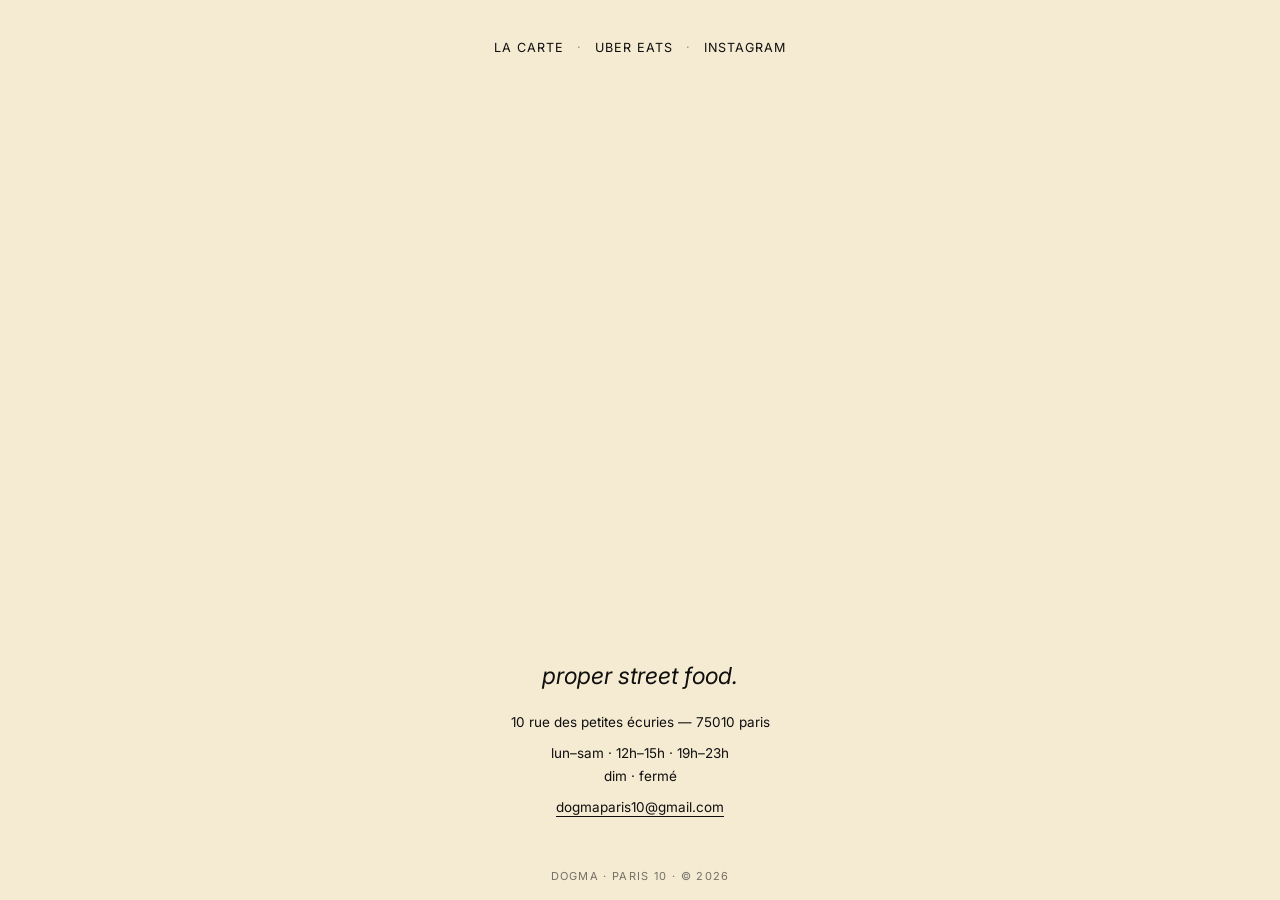
==== commit d90e5579: "home: retire logo top-right, swap nav/tagline, drop Deliveroo" ====
--- a/index.html
+++ b/index.html
@@ -15,18 +15,19 @@
 </head>
 <body>
 
-  <!-- Logo en petit, ancré en haut à droite -->
-  <a class="logo-mark" href="/" aria-label="Dogma">
-    <img src="assets/logo-dogma.png" alt="DOGMA" />
-  </a>
-
   <main class="wrap">
 
     <!-- H1 caché pour SEO/accessibilité -->
     <h1 class="visually-hidden">DOGMA</h1>
 
-    <!-- Tagline courte, italique — au-dessus de la photo -->
-    <p class="tagline">proper street food.</p>
+    <!-- Nav inline — au-dessus de la photo -->
+    <nav class="inline">
+      <a href="menu.html">la carte</a>
+      <span class="sep">·</span>
+      <a href="https://www.ubereats.com/fr/store/dogma-poulet-frit-&-burgers/hNxqQMx5V-ivfFukdBY9_g" target="_blank" rel="noopener">uber eats</a>
+      <span class="sep">·</span>
+      <a href="https://instagram.com/dogma_paris" target="_blank" rel="noopener">instagram</a>
+    </nav>
 
     <!-- Hero : slideshow de 5 photos en fondu, CSS only -->
     <div class="hero hero--slideshow">
@@ -37,16 +38,8 @@
       <img src="assets/photos/atmosphere.jpg" alt="" />
     </div>
 
-    <!-- Nav inline style Swan Room -->
-    <nav class="inline">
-      <a href="menu.html">la carte</a>
-      <span class="sep">·</span>
-      <a href="https://www.ubereats.com/fr/store/dogma-poulet-frit-&-burgers/hNxqQMx5V-ivfFukdBY9_g" target="_blank" rel="noopener">uber eats</a>
-      <span class="sep">·</span>
-      <a href="https://deliveroo.fr/fr/menu/paris/10eme-gare-du-nord/dogma-paris" target="_blank" rel="noopener">deliveroo</a>
-      <span class="sep">·</span>
-      <a href="https://instagram.com/dogma_paris" target="_blank" rel="noopener">instagram</a>
-    </nav>
+    <!-- Tagline courte, italique — sous la photo -->
+    <p class="tagline">proper street food.</p>
 
     <!-- Bloc info : adresse · horaires · email -->
     <section class="info">
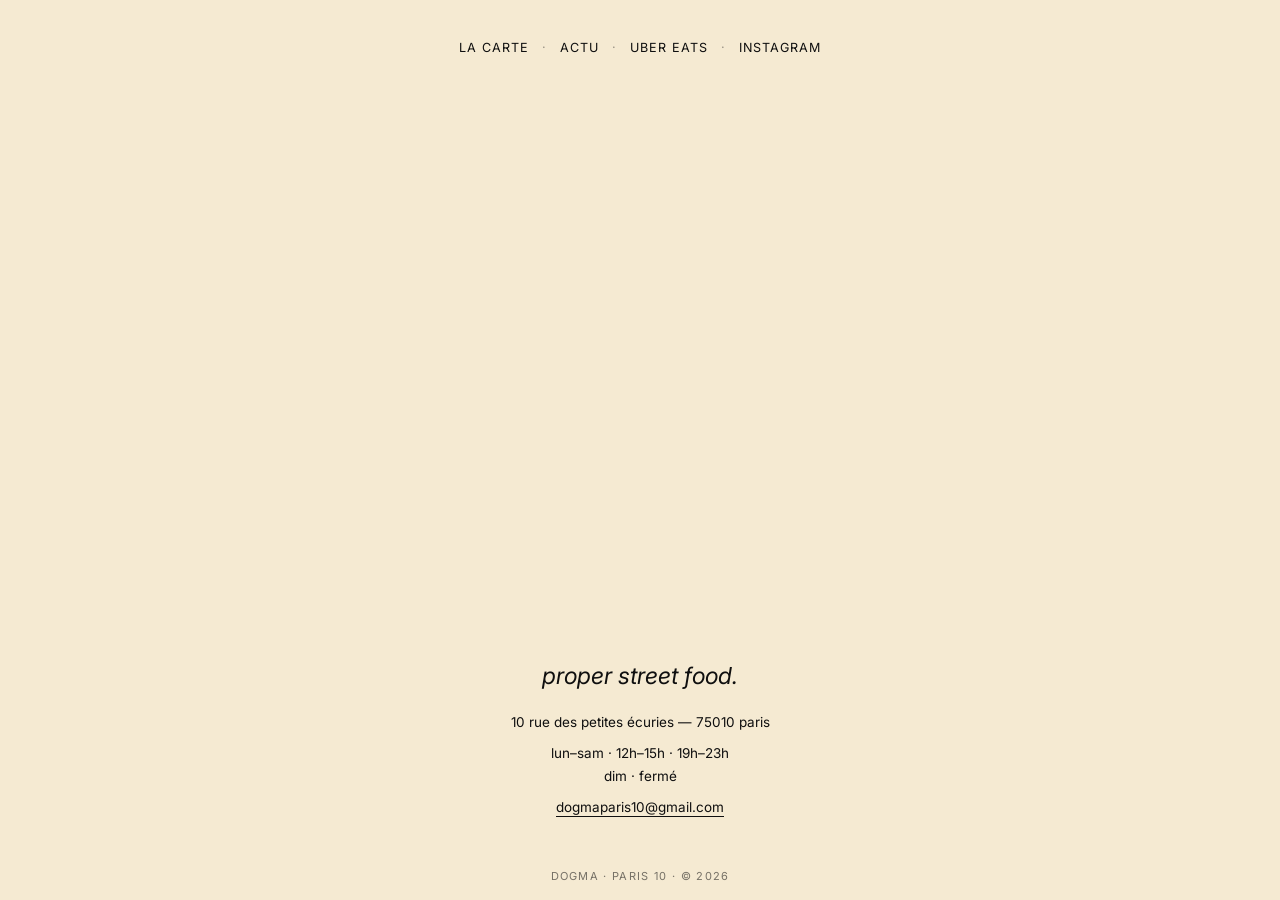
==== commit c69012cb: "actu: page presse + 5 articles SEO/GEO; nav actu; strip Deliveroo" ====
--- a/index.html
+++ b/index.html
@@ -23,6 +23,8 @@
     <!-- Nav inline — au-dessus de la photo -->
     <nav class="inline">
       <a href="menu.html">la carte</a>
+      <span class="sep">·</span>
+      <a href="actu.html">actu</a>
       <span class="sep">·</span>
       <a href="https://www.ubereats.com/fr/store/dogma-poulet-frit-&-burgers/hNxqQMx5V-ivfFukdBY9_g" target="_blank" rel="noopener">uber eats</a>
       <span class="sep">·</span>
--- a/style.css
+++ b/style.css
@@ -321,3 +321,187 @@
 @media (prefers-reduced-motion: reduce) {
   .product .burger { animation: none; }
 }
+
+/* =========================================================
+   PAGE ACTU — presse + lectures (articles SEO/GEO)
+   ========================================================= */
+
+.actu-header {
+  text-align: center;
+  padding: 40px var(--gutter) 24px;
+}
+.actu-header .back {
+  display: inline-block;
+  font-size: 13px;
+  letter-spacing: 0.1em;
+  text-transform: uppercase;
+  margin-bottom: 24px;
+}
+.actu-title {
+  font-family: 'Anton', sans-serif;
+  font-style: italic;
+  font-size: clamp(48px, 9vw, 96px);
+  line-height: 1;
+  margin-bottom: 12px;
+  text-transform: lowercase;
+}
+.actu-subtitle {
+  font-size: 14px;
+  letter-spacing: 0.1em;
+  text-transform: uppercase;
+  opacity: 0.6;
+  margin-bottom: 48px;
+}
+
+.actu-section {
+  max-width: 720px;
+  margin: 0 auto;
+  padding: 16px var(--gutter) 64px;
+}
+.actu-section-title {
+  font-family: 'Anton', sans-serif;
+  font-style: italic;
+  font-size: clamp(28px, 5vw, 44px);
+  line-height: 1;
+  text-transform: lowercase;
+  margin: 24px 0 32px;
+  text-align: center;
+  border-bottom: 1px solid rgba(15,15,15,0.15);
+  padding-bottom: 16px;
+}
+
+/* ---------- Presse : liste verticale, texte uniquement ---------- */
+.press-list {
+  list-style: none;
+  margin: 0;
+  padding: 0;
+}
+.press-item {
+  border-bottom: 1px solid rgba(15,15,15,0.1);
+}
+.press-item:last-child { border-bottom: 0; }
+.press-item a {
+  display: block;
+  padding: 24px 0;
+  text-decoration: none;
+  transition: padding-left .25s ease, color .25s ease;
+}
+.press-item a:hover {
+  padding-left: 8px;
+  color: var(--terracotta);
+}
+.press-source {
+  display: block;
+  font-size: 12px;
+  letter-spacing: 0.14em;
+  text-transform: uppercase;
+  opacity: 0.55;
+  margin-bottom: 8px;
+}
+.press-title {
+  font-family: 'Anton', sans-serif;
+  font-style: italic;
+  font-size: clamp(20px, 3vw, 26px);
+  line-height: 1.15;
+  margin: 0 0 8px;
+  text-transform: none;
+  letter-spacing: 0.005em;
+}
+.press-excerpt {
+  font-size: 14px;
+  line-height: 1.55;
+  opacity: 0.75;
+  margin: 0 0 10px;
+}
+.press-arrow {
+  display: inline-block;
+  font-size: 12px;
+  letter-spacing: 0.1em;
+  text-transform: uppercase;
+  opacity: 0.6;
+}
+.press-item a:hover .press-arrow { opacity: 1; }
+
+/* ---------- Articles longs (SEO/GEO) ---------- */
+.article {
+  padding: 48px 0;
+  border-bottom: 1px solid rgba(15,15,15,0.1);
+}
+.article:last-child { border-bottom: 0; }
+
+.article-kicker {
+  font-size: 11px;
+  letter-spacing: 0.16em;
+  text-transform: uppercase;
+  opacity: 0.55;
+  margin: 0 0 12px;
+}
+.article-title {
+  font-family: 'Anton', sans-serif;
+  font-style: italic;
+  font-size: clamp(26px, 4vw, 38px);
+  line-height: 1.1;
+  text-transform: none;
+  margin: 0 0 16px;
+  letter-spacing: 0.005em;
+}
+.article-lead {
+  font-family: 'Inter', sans-serif;
+  font-style: italic;
+  font-size: 17px;
+  line-height: 1.55;
+  margin: 0 0 24px;
+}
+.article h3 {
+  font-family: 'Anton', sans-serif;
+  font-style: italic;
+  font-weight: 400;
+  font-size: 20px;
+  line-height: 1.2;
+  text-transform: lowercase;
+  letter-spacing: 0.01em;
+  margin: 28px 0 10px;
+}
+.article p {
+  font-size: 15px;
+  line-height: 1.7;
+  margin: 0 0 14px;
+}
+.article ul, .article ol {
+  margin: 0 0 16px;
+  padding-left: 24px;
+}
+.article li {
+  font-size: 15px;
+  line-height: 1.7;
+  margin-bottom: 8px;
+}
+.article strong { font-weight: 600; }
+.article em { font-style: italic; }
+.article a {
+  color: var(--noir);
+  border-bottom: 1px solid rgba(15,15,15,0.3);
+  padding-bottom: 1px;
+}
+.article a:hover {
+  color: var(--terracotta);
+  border-bottom-color: var(--terracotta);
+}
+.article blockquote {
+  border-left: 2px solid var(--noir);
+  padding: 4px 0 4px 20px;
+  margin: 16px 0;
+  font-style: italic;
+  font-size: 16px;
+  line-height: 1.55;
+  opacity: 0.85;
+}
+.article-cite {
+  font-size: 12px;
+  line-height: 1.6;
+  opacity: 0.6;
+  margin-top: 24px !important;
+  padding-top: 16px;
+  border-top: 1px dashed rgba(15,15,15,0.15);
+}
+.article-cite a { font-size: inherit; }
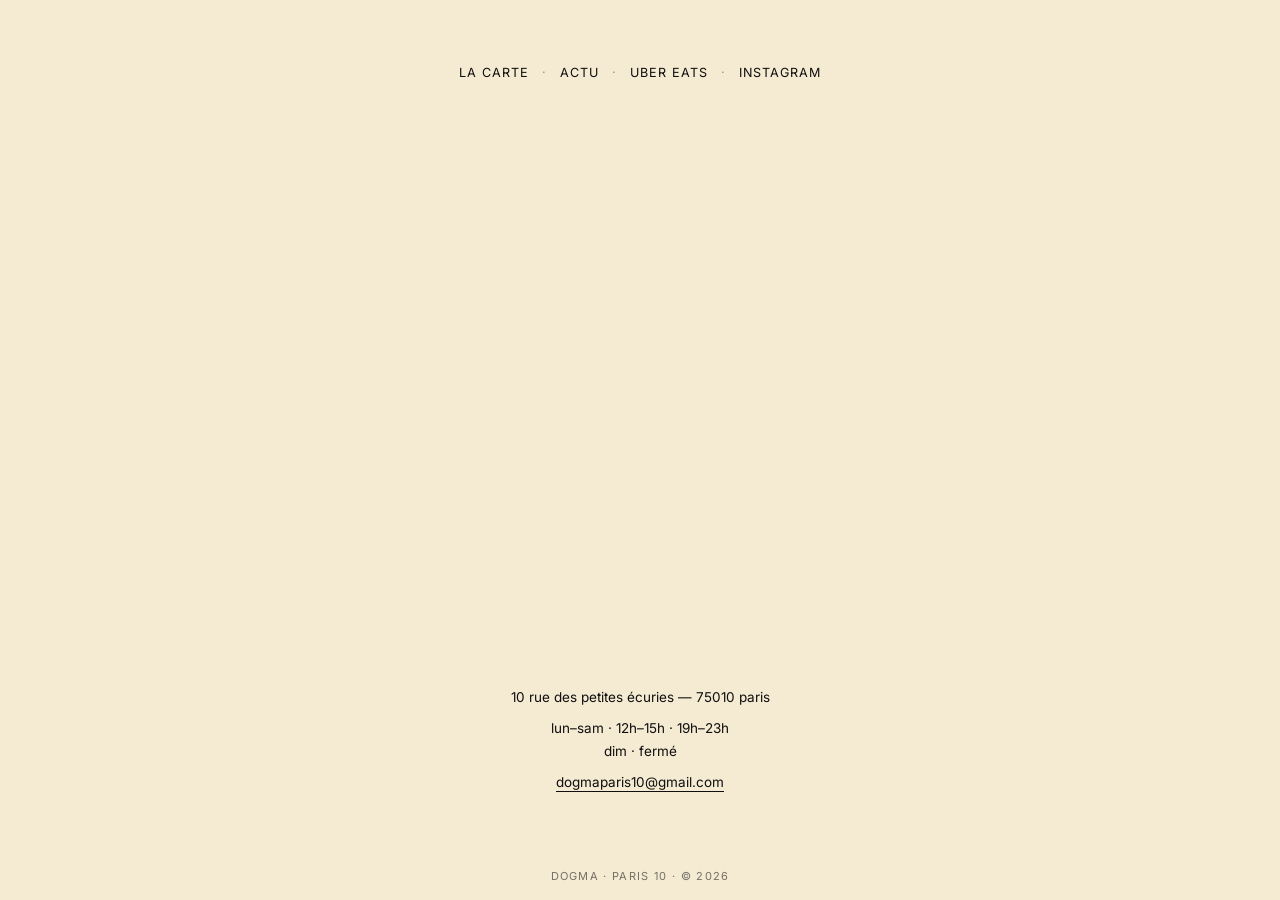
==== commit 3eadf58c: "home: remove tagline 'proper street food'" ====
--- a/index.html
+++ b/index.html
@@ -40,9 +40,6 @@
       <img src="assets/photos/atmosphere.jpg" alt="" />
     </div>
 
-    <!-- Tagline courte, italique — sous la photo -->
-    <p class="tagline">proper street food.</p>
-
     <!-- Bloc info : adresse · horaires · email -->
     <section class="info">
       <p class="address">
--- a/style.css
+++ b/style.css
@@ -26,8 +26,10 @@
   text-rendering: optimizeLegibility;
   -webkit-font-smoothing: antialiased;
 
-  /* HOME : tout tient dans le viewport, sans scroll */
+  /* HOME : tout tient dans le viewport, sans scroll
+     dvh = dynamic viewport height — compense la barre d'adresse mobile (Safari iOS) */
   min-height: 100vh;
+  min-height: 100dvh;
   display: flex;
   flex-direction: column;
 }
@@ -196,10 +198,44 @@
   flex-shrink: 0;
 }
 
-/* Mobile : ajustements pour très petits viewports */
-@media (max-height: 640px) {
-  .hero > img:only-child { max-height: 46vh; }
-  .hero--slideshow { max-height: 46vh; width: min(340px, 80vw); }
+/* Mobile / petits viewports : tout tient sans scroll
+   triggered sur écrans étroits (<= 600px) ou peu hauts (<= 850px = iPhone 14 Pro) */
+@media (max-width: 600px), (max-height: 850px) {
+  .wrap {
+    padding: clamp(8px, 1.6vh, 18px) 16px;
+    gap: clamp(6px, 1.2vh, 14px);
+  }
+  .hero > img:only-child { max-height: 38vh; max-width: min(380px, 90vw); }
+  .hero--slideshow {
+    width: min(320px, 72vw);
+    aspect-ratio: 4 / 5;     /* moins haut, plus compact que le 3/4 desktop */
+    max-height: 42vh;
+  }
+  .tagline {
+    font-size: clamp(15px, 1.9vh, 19px);
+    line-height: 1.25;
+  }
+  nav.inline {
+    font-size: 11px;
+    line-height: 1.6;
+  }
+  .info {
+    font-size: 12.5px;
+    line-height: 1.55;
+  }
+  .info .address { font-size: inherit; margin-bottom: 4px; }
+  .info .hours { margin-bottom: 4px; }
+  footer {
+    padding: 10px 20px;
+    font-size: 10px;
+  }
+}
+
+/* Très petits écrans (iPhone SE 1/2 ≈ 568-667px) : encore plus compact */
+@media (max-height: 670px) {
+  .hero--slideshow { max-height: 32vh; width: min(260px, 65vw); }
+  .tagline { font-size: 14px; }
+  .info { font-size: 12px; }
 }
 
 /* =========================================================
